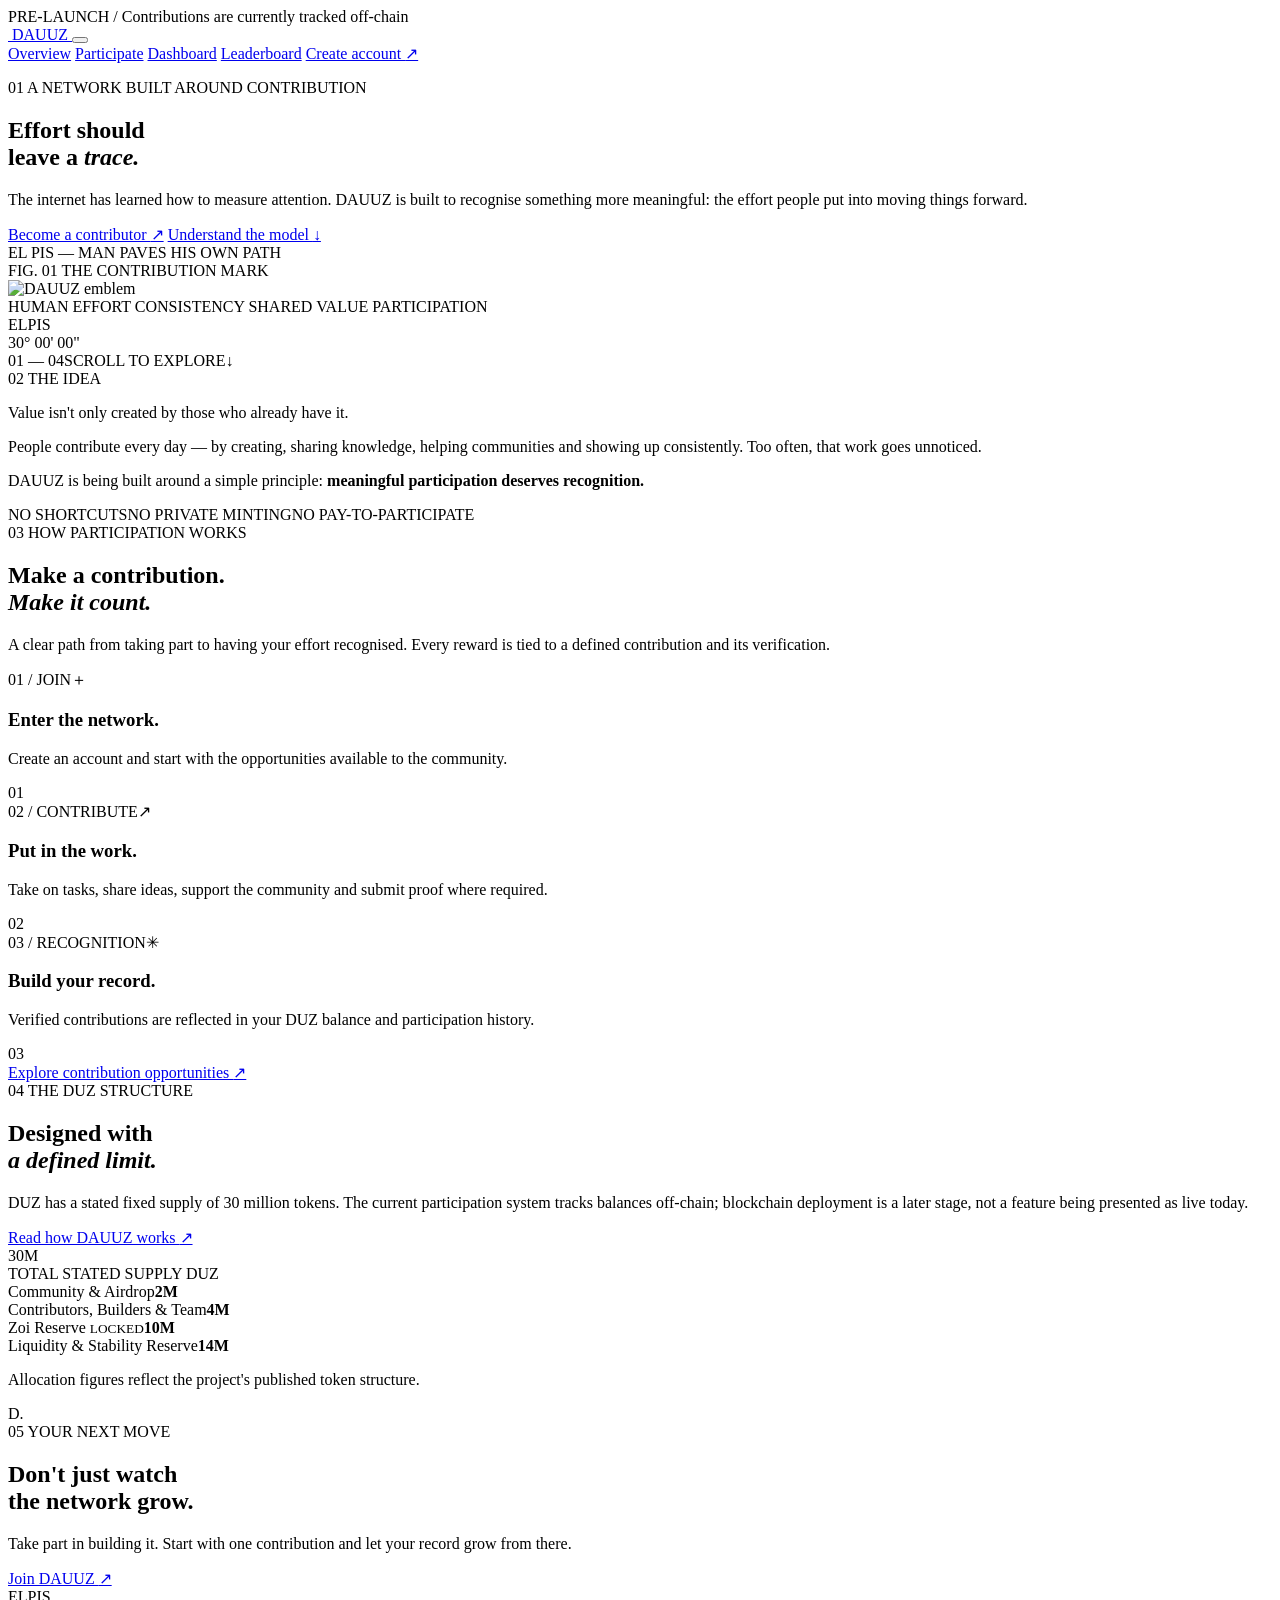
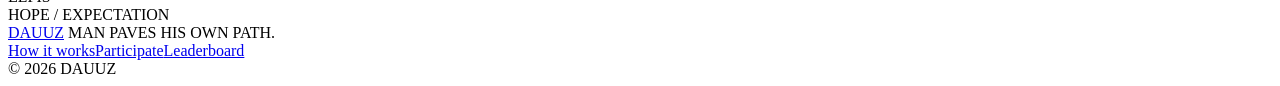
==== index.html @ dc01b187 "Redesign public homepage concept" ====
<!DOCTYPE html>
<html lang="en">
<head>
  <meta charset="UTF-8" />
  <meta name="viewport" content="width=device-width, initial-scale=1.0" />
  <meta name="theme-color" content="#11110f" />
  <meta name="description" content="DAUUZ is a participation network built to recognise human effort, consistency and meaningful contribution." />
  <title>DAUUZ — Effort should leave a trace</title>
  <link rel="stylesheet" href="styles/index.css" />
  <link rel="shortcut icon" href="icon.png" type="image/x-icon" />
</head>
<body>
  <div class="announcement">
    <span class="status-dot"></span>
    <span>PRE-LAUNCH</span>
    <span class="announcement-divider">/</span>
    <span>Contributions are currently tracked off-chain</span>
  </div>

  <header class="site-header">
    <a class="brand" href="index.html" aria-label="DAUUZ home">
      <img src="logo.png" alt="" />
      <span>DAUUZ</span>
    </a>

    <button class="menu-btn" id="menu-btn" type="button" aria-label="Open navigation" aria-expanded="false" aria-controls="nav-links">
      <span></span><span></span>
    </button>

    <nav class="nav-links" id="nav-links" aria-label="Main navigation">
      <a class="active" href="index.html">Overview</a>
      <a href="task.html">Participate</a>
      <a href="dashboard.html">Dashboard</a>
      <a href="leaderboard.html">Leaderboard</a>
      <a class="nav-join" href="signup.html">Create account <span>↗</span></a>
    </nav>
  </header>

  <main>
    <section class="hero">
      <div class="hero-copy">
        <p class="eyebrow"><span>01</span> A NETWORK BUILT AROUND CONTRIBUTION</p>
        <h1>Effort should<br />leave a <em>trace.</em></h1>
        <p class="hero-intro">The internet has learned how to measure attention. DAUUZ is built to recognise something more meaningful: the effort people put into moving things forward.</p>
        <div class="hero-actions">
          <a class="button button-primary" href="signup.html">Become a contributor <span>↗</span></a>
          <a class="text-link" href="#how-it-works">Understand the model <span>↓</span></a>
        </div>
        <div class="hero-footnote"><span class="footnote-line"></span> EL PIS — MAN PAVES HIS OWN PATH</div>
      </div>

      <div class="hero-art" aria-label="DAUUZ emblem">
        <div class="art-index">FIG. 01 <span>THE CONTRIBUTION MARK</span></div>
        <div class="orbit orbit-one"></div>
        <div class="orbit orbit-two"></div>
        <div class="orbit orbit-three"></div>
        <div class="orbit-core">
          <img src="hero.png" alt="DAUUZ emblem" />
        </div>
        <span class="orbit-label label-top">HUMAN EFFORT</span>
        <span class="orbit-label label-right">CONSISTENCY</span>
        <span class="orbit-label label-bottom">SHARED VALUE</span>
        <span class="orbit-label label-left">PARTICIPATION</span>
        <div class="art-coordinate">ELPIS<br />30° 00' 00"</div>
      </div>
      <div class="hero-index"><span>01 — 04</span><span>SCROLL TO EXPLORE</span><span>↓</span></div>
    </section>

    <section class="manifesto section-shell">
      <div class="section-kicker"><span>02</span> THE IDEA</div>
      <div class="manifesto-content">
        <p class="manifesto-statement">Value isn't only created by those who already have it.</p>
        <div class="manifesto-detail">
          <p>People contribute every day — by creating, sharing knowledge, helping communities and showing up consistently. Too often, that work goes unnoticed.</p>
          <p>DAUUZ is being built around a simple principle: <strong>meaningful participation deserves recognition.</strong></p>
        </div>
      </div>
      <div class="manifesto-rule"><span>NO SHORTCUTS</span><span>NO PRIVATE MINTING</span><span>NO PAY-TO-PARTICIPATE</span></div>
    </section>

    <section class="participation section-shell" id="how-it-works">
      <div class="section-heading">
        <div>
          <div class="section-kicker"><span>03</span> HOW PARTICIPATION WORKS</div>
          <h2>Make a contribution.<br /><em>Make it count.</em></h2>
        </div>
        <p class="section-aside">A clear path from taking part to having your effort recognised. Every reward is tied to a defined contribution and its verification.</p>
      </div>

      <div class="steps-grid">
        <article class="step-card">
          <div class="step-top"><span>01 / JOIN</span><span class="step-symbol">＋</span></div>
          <h3>Enter the network.</h3>
          <p>Create an account and start with the opportunities available to the community.</p>
          <span class="step-index">01</span>
        </article>
        <article class="step-card step-featured">
          <div class="step-top"><span>02 / CONTRIBUTE</span><span class="step-symbol">↗</span></div>
          <h3>Put in the work.</h3>
          <p>Take on tasks, share ideas, support the community and submit proof where required.</p>
          <span class="step-index">02</span>
        </article>
        <article class="step-card">
          <div class="step-top"><span>03 / RECOGNITION</span><span class="step-symbol">✳</span></div>
          <h3>Build your record.</h3>
          <p>Verified contributions are reflected in your DUZ balance and participation history.</p>
          <span class="step-index">03</span>
        </article>
      </div>
      <div class="section-action"><a class="text-link" href="task.html">Explore contribution opportunities <span>↗</span></a></div>
    </section>

    <section class="supply-section">
      <div class="supply-inner">
        <div class="supply-copy">
          <div class="section-kicker"><span>04</span> THE DUZ STRUCTURE</div>
          <h2>Designed with<br /><em>a defined limit.</em></h2>
          <p>DUZ has a stated fixed supply of 30 million tokens. The current participation system tracks balances off-chain; blockchain deployment is a later stage, not a feature being presented as live today.</p>
          <a class="text-link" href="how-it-works.html">Read how DAUUZ works <span>↗</span></a>
        </div>
        <div class="supply-figure">
          <div class="supply-number">30<span>M</span></div>
          <div class="supply-caption">TOTAL STATED SUPPLY <span>DUZ</span></div>
          <div class="supply-bar"><i></i><i></i><i></i><i></i></div>
          <div class="allocation-list">
            <div><span><b class="key key-community"></b>Community &amp; Airdrop</span><strong>2M</strong></div>
            <div><span><b class="key key-builders"></b>Contributors, Builders &amp; Team</span><strong>4M</strong></div>
            <div><span><b class="key key-reserve"></b>Zoi Reserve <small>LOCKED</small></span><strong>10M</strong></div>
            <div><span><b class="key key-liquidity"></b>Liquidity &amp; Stability Reserve</span><strong>14M</strong></div>
          </div>
          <p class="supply-note">Allocation figures reflect the project's published token structure.</p>
        </div>
      </div>
    </section>

    <section class="closing section-shell">
      <div class="closing-mark">D.</div>
      <div class="closing-copy">
        <div class="section-kicker"><span>05</span> YOUR NEXT MOVE</div>
        <h2>Don't just watch<br />the network grow.</h2>
        <p>Take part in building it. Start with one contribution and let your record grow from there.</p>
        <a class="button button-primary" href="signup.html">Join DAUUZ <span>↗</span></a>
      </div>
      <div class="closing-aside">ELPIS<br /><span>HOPE / EXPECTATION</span></div>
    </section>
  </main>

  <footer class="site-footer">
    <a class="brand footer-brand" href="index.html"><img src="logo.png" alt="" /><span>DAUUZ</span></a>
    <span class="footer-line">MAN PAVES HIS OWN PATH.</span>
    <div class="footer-links"><a href="how-it-works.html">How it works</a><a href="task.html">Participate</a><a href="leaderboard.html">Leaderboard</a></div>
    <span class="copyright">© 2026 DAUUZ</span>
  </footer>

  <script>
    const menuButton = document.getElementById("menu-btn");
    const navigation = document.getElementById("nav-links");

    menuButton.addEventListener("click", () => {
      const isOpen = navigation.classList.toggle("open");
      menuButton.classList.toggle("active", isOpen);
      menuButton.setAttribute("aria-expanded", String(isOpen));
      menuButton.setAttribute("aria-label", isOpen ? "Close navigation" : "Open navigation");
    });

    navigation.querySelectorAll("a").forEach((link) => {
      link.addEventListener("click", () => {
        navigation.classList.remove("open");
        menuButton.classList.remove("active");
        menuButton.setAttribute("aria-expanded", "false");
      });
    });
  </script>
</body>
</html>
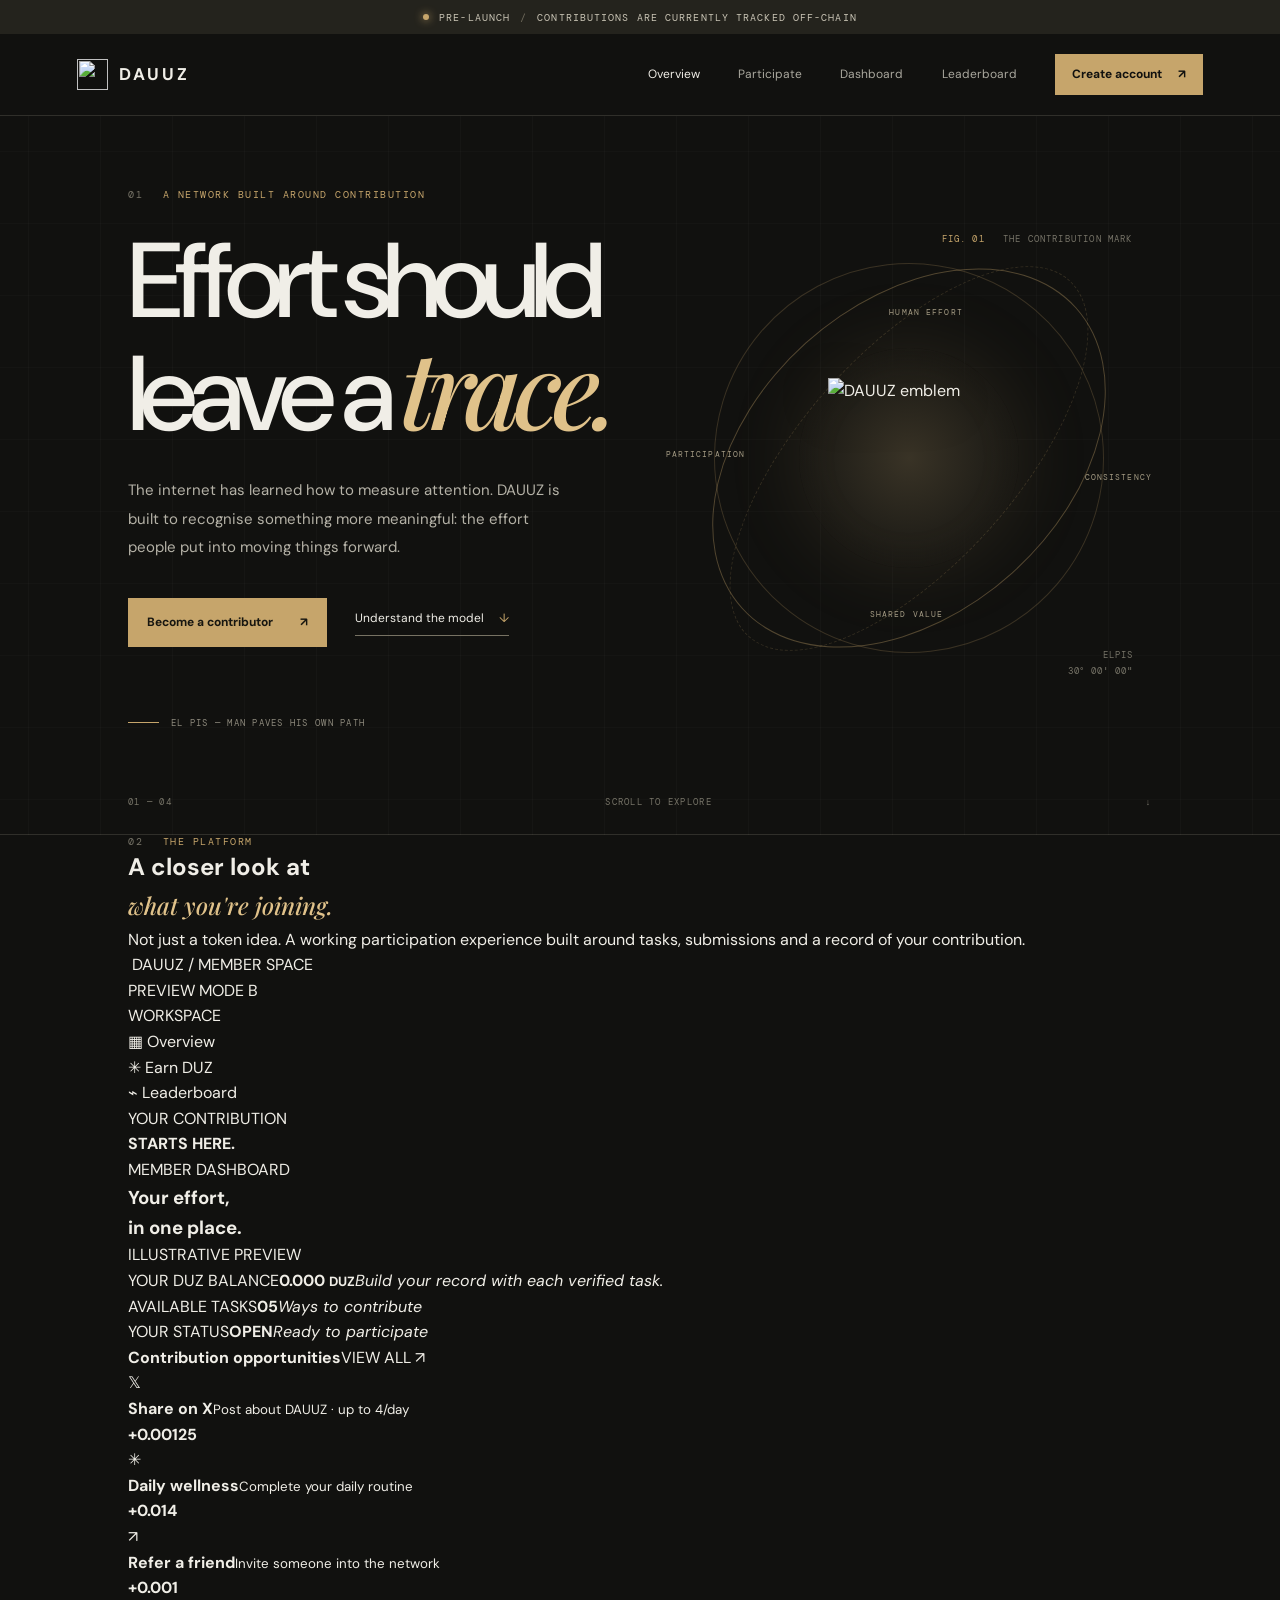
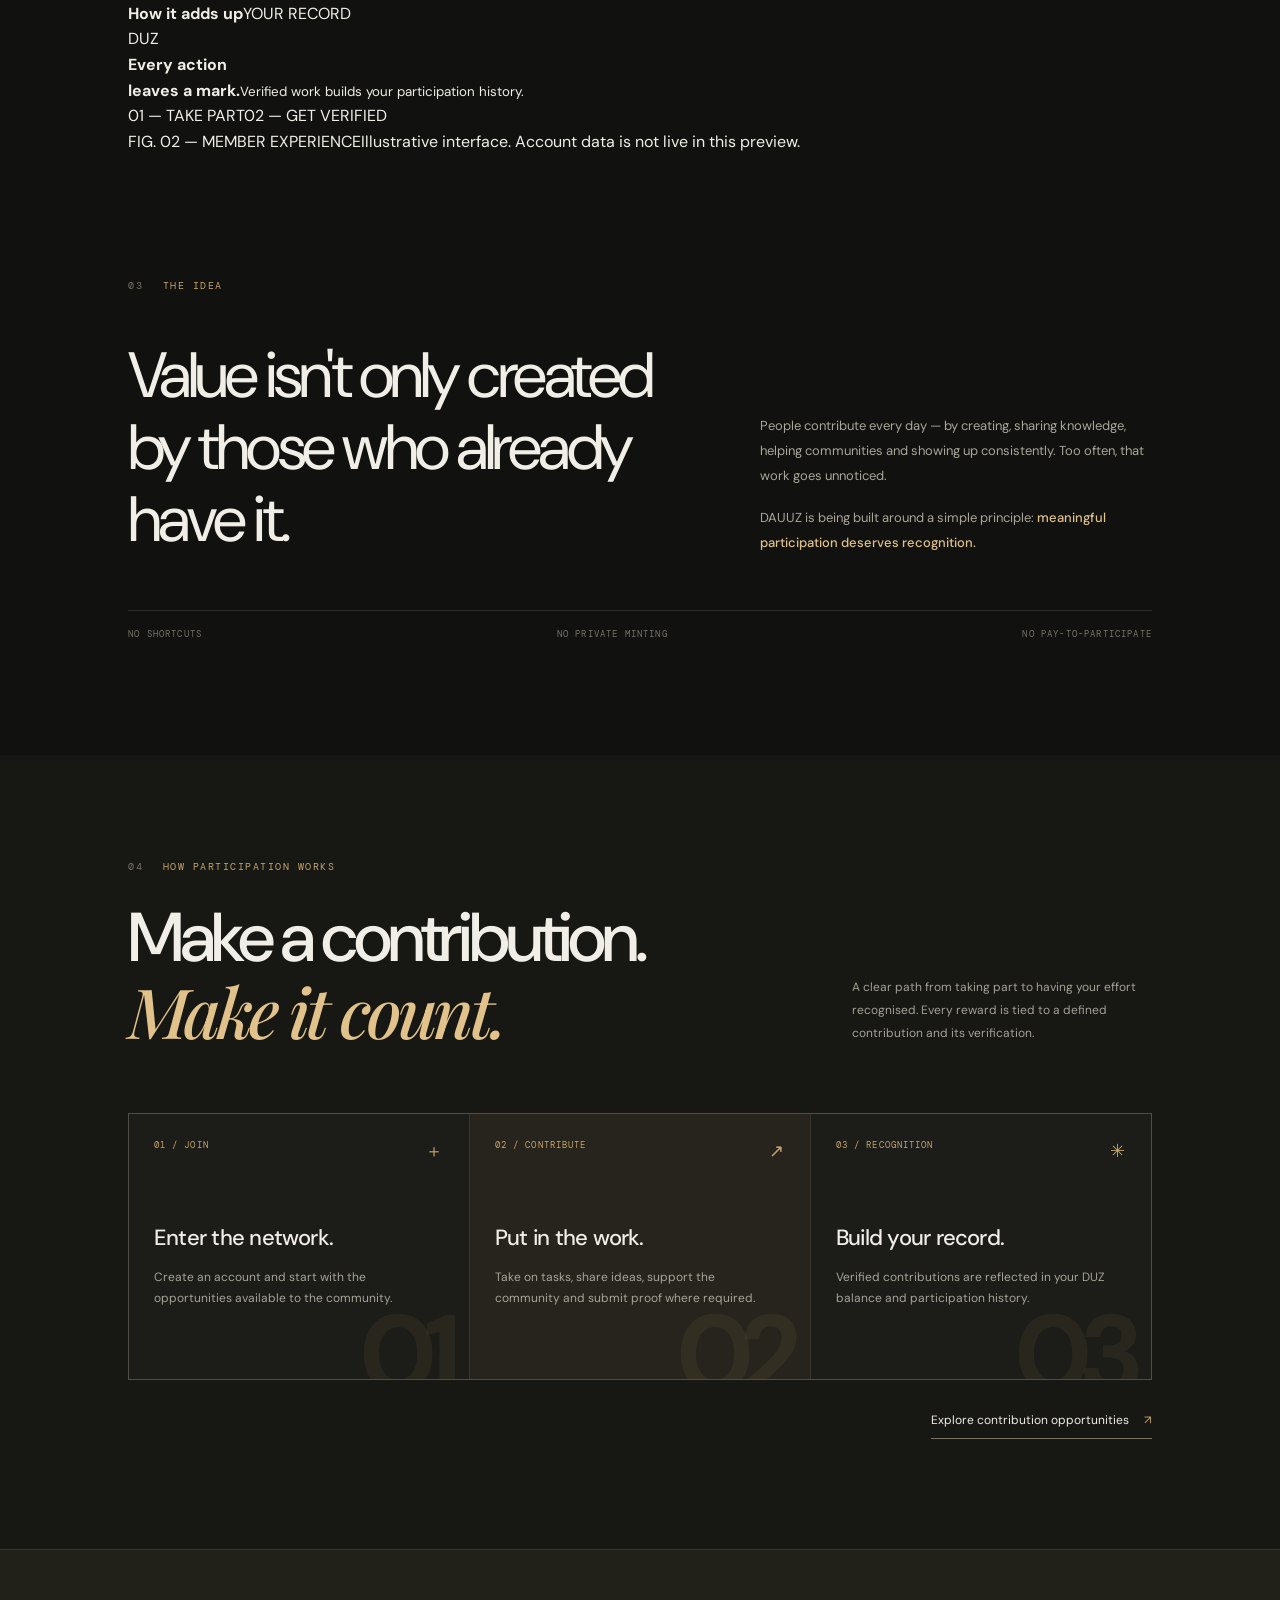
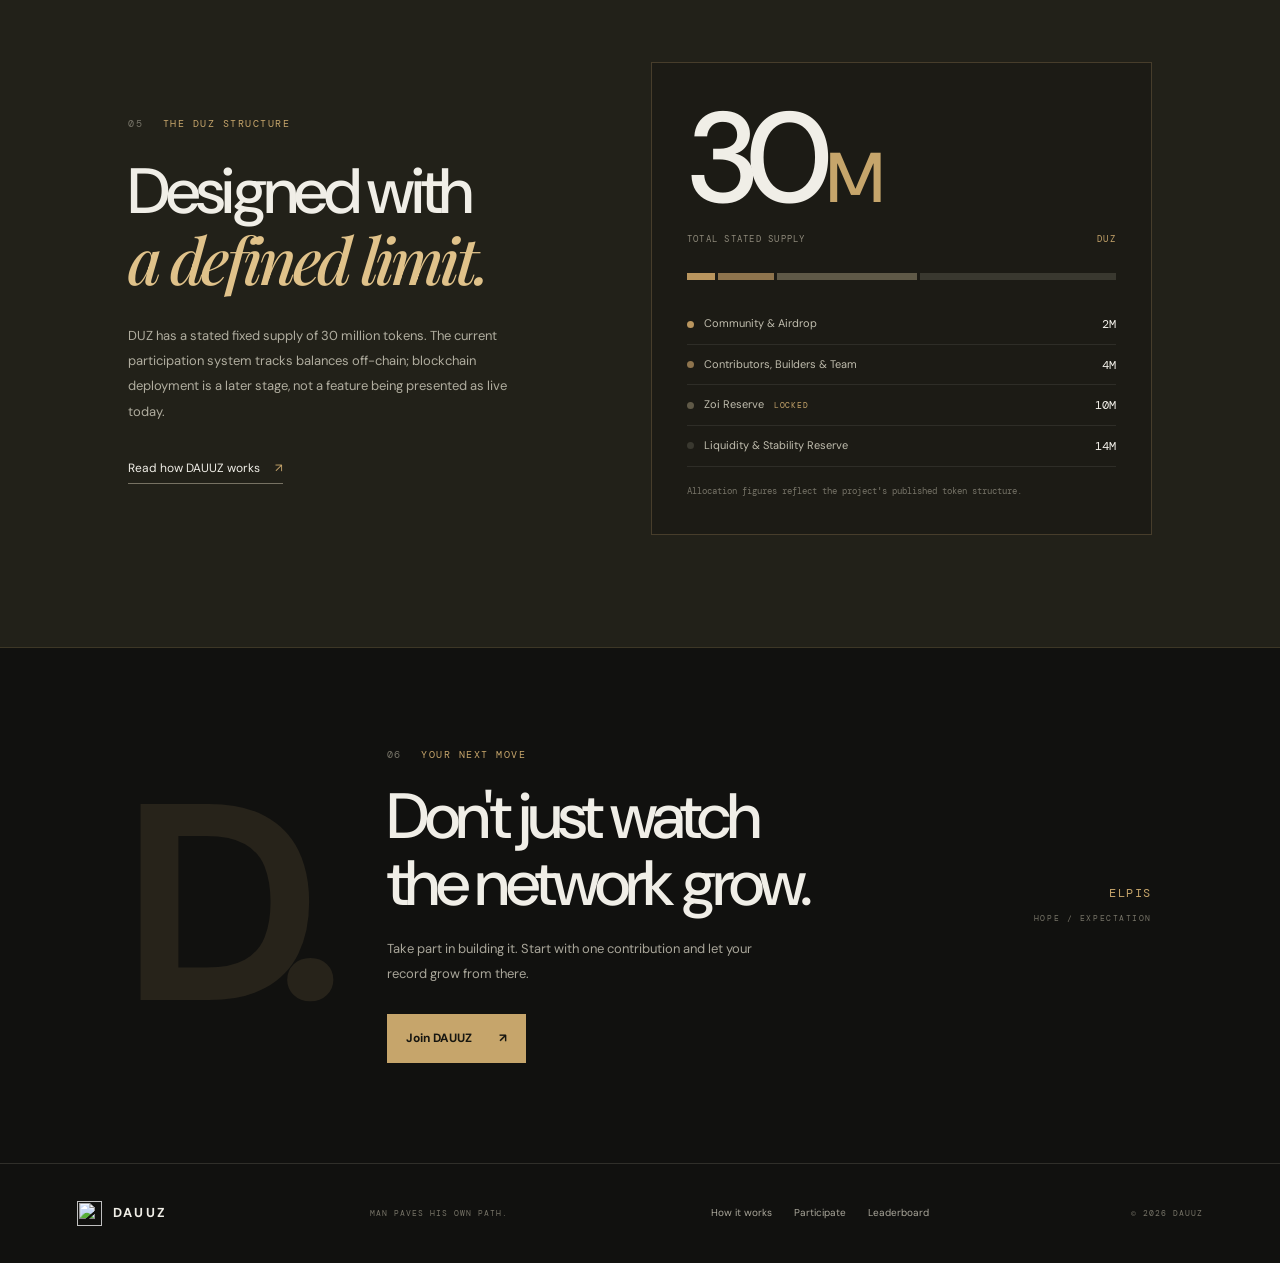
==== commit 2ef4c1b3: "Add visual DAUUZ product preview to homepage" ====
--- a/index.html
+++ b/index.html
@@ -66,8 +66,57 @@
       <div class="hero-index"><span>01 — 04</span><span>SCROLL TO EXPLORE</span><span>↓</span></div>
     </section>
 
+
+    <section class="product-preview section-shell" aria-label="DAUUZ platform preview">
+      <div class="preview-heading">
+        <div>
+          <div class="section-kicker"><span>02</span> THE PLATFORM</div>
+          <h2>A closer look at<br /><em>what you're joining.</em></h2>
+        </div>
+        <p>Not just a token idea. A working participation experience built around tasks, submissions and a record of your contribution.</p>
+      </div>
+
+      <div class="platform-window">
+        <div class="platform-topbar">
+          <div class="platform-brand"><img src="logo.png" alt="" /> DAUUZ <span> / MEMBER SPACE</span></div>
+          <div class="platform-top-right"><span class="live-indicator"></span> PREVIEW MODE <span class="avatar-chip">B</span></div>
+        </div>
+        <div class="platform-body">
+          <aside class="platform-sidebar">
+            <div class="sidebar-label">WORKSPACE</div>
+            <div class="sidebar-link selected"><span>▦</span> Overview</div>
+            <div class="sidebar-link"><span>✳</span> Earn DUZ</div>
+            <div class="sidebar-link"><span>⌁</span> Leaderboard</div>
+            <div class="sidebar-bottom">YOUR CONTRIBUTION<br /><b>STARTS HERE.</b></div>
+          </aside>
+          <div class="platform-main">
+            <div class="platform-welcome"><div><span class="mini-eyebrow">MEMBER DASHBOARD</span><h3>Your effort,<br class="mobile-break" /> in one place.</h3></div><span class="preview-tag">ILLUSTRATIVE PREVIEW</span></div>
+            <div class="dashboard-stats">
+              <div class="stat-panel balance-panel"><span>YOUR DUZ BALANCE</span><strong>0.000 <small>DUZ</small></strong><i>Build your record with each verified task.</i></div>
+              <div class="stat-panel"><span>AVAILABLE TASKS</span><strong>05</strong><i>Ways to contribute</i></div>
+              <div class="stat-panel"><span>YOUR STATUS</span><strong class="status-ready">OPEN</strong><i>Ready to participate</i></div>
+            </div>
+            <div class="platform-lower">
+              <div class="task-preview-panel">
+                <div class="panel-title"><b>Contribution opportunities</b><a href="task.html">VIEW ALL ↗</a></div>
+                <div class="mini-task"><span class="task-icon icon-social">𝕏</span><div><b>Share on X</b><small>Post about DAUUZ · up to 4/day</small></div><strong>+0.00125</strong></div>
+                <div class="mini-task"><span class="task-icon icon-wellness">✳</span><div><b>Daily wellness</b><small>Complete your daily routine</small></div><strong>+0.014</strong></div>
+                <div class="mini-task"><span class="task-icon icon-referral">↗</span><div><b>Refer a friend</b><small>Invite someone into the network</small></div><strong>+0.001</strong></div>
+              </div>
+              <div class="record-panel">
+                <div class="panel-title"><b>How it adds up</b><span>YOUR RECORD</span></div>
+                <div class="record-graphic"><div class="record-ring"><span>DUZ</span></div><div class="record-copy"><b>Every action<br />leaves a mark.</b><small>Verified work builds your participation history.</small></div></div>
+                <div class="record-foot"><span>01 — TAKE PART</span><span>02 — GET VERIFIED</span></div>
+              </div>
+            </div>
+          </div>
+        </div>
+      </div>
+      <div class="preview-caption"><span>FIG. 02 — MEMBER EXPERIENCE</span><span>Illustrative interface. Account data is not live in this preview.</span></div>
+    </section>
+
     <section class="manifesto section-shell">
-      <div class="section-kicker"><span>02</span> THE IDEA</div>
+      <div class="section-kicker"><span>03</span> THE IDEA</div>
       <div class="manifesto-content">
         <p class="manifesto-statement">Value isn't only created by those who already have it.</p>
         <div class="manifesto-detail">
@@ -81,7 +130,7 @@
     <section class="participation section-shell" id="how-it-works">
       <div class="section-heading">
         <div>
-          <div class="section-kicker"><span>03</span> HOW PARTICIPATION WORKS</div>
+          <div class="section-kicker"><span>04</span> HOW PARTICIPATION WORKS</div>
           <h2>Make a contribution.<br /><em>Make it count.</em></h2>
         </div>
         <p class="section-aside">A clear path from taking part to having your effort recognised. Every reward is tied to a defined contribution and its verification.</p>
@@ -113,7 +162,7 @@
     <section class="supply-section">
       <div class="supply-inner">
         <div class="supply-copy">
-          <div class="section-kicker"><span>04</span> THE DUZ STRUCTURE</div>
+          <div class="section-kicker"><span>05</span> THE DUZ STRUCTURE</div>
           <h2>Designed with<br /><em>a defined limit.</em></h2>
           <p>DUZ has a stated fixed supply of 30 million tokens. The current participation system tracks balances off-chain; blockchain deployment is a later stage, not a feature being presented as live today.</p>
           <a class="text-link" href="how-it-works.html">Read how DAUUZ works <span>↗</span></a>
@@ -136,7 +185,7 @@
     <section class="closing section-shell">
       <div class="closing-mark">D.</div>
       <div class="closing-copy">
-        <div class="section-kicker"><span>05</span> YOUR NEXT MOVE</div>
+        <div class="section-kicker"><span>06</span> YOUR NEXT MOVE</div>
         <h2>Don't just watch<br />the network grow.</h2>
         <p>Take part in building it. Start with one contribution and let your record grow from there.</p>
         <a class="button button-primary" href="signup.html">Join DAUUZ <span>↗</span></a>
--- a/styles/index.css
+++ b/styles/index.css
@@ -0,0 +1,216 @@
+@import url('https://fonts.googleapis.com/css2?family=DM+Mono:wght@400;500&family=DM+Sans:wght@400;500;600;700&family=Playfair+Display:ital,wght@0,500;0,600;1,500;1,600&display=swap');
+
+:root {
+  --bg: #11110f;
+  --panel: #191916;
+  --panel-light: #22221d;
+  --ink: #f0eee7;
+  --muted: #a6a397;
+  --dim: #69685f;
+  --gold: #c6a56b;
+  --gold-bright: #e0c28a;
+  --line: rgba(226, 218, 195, .15);
+  --mono: 'DM Mono', monospace;
+  --sans: 'DM Sans', sans-serif;
+  --serif: 'Playfair Display', Georgia, serif;
+}
+
+* { box-sizing: border-box; margin: 0; padding: 0; }
+html { scroll-behavior: smooth; }
+body { background: var(--bg); color: var(--ink); font-family: var(--sans); line-height: 1.6; overflow-x: hidden; }
+a { color: inherit; text-decoration: none; }
+button { font: inherit; }
+
+.announcement {
+  min-height: 34px; display: flex; align-items: center; justify-content: center; gap: 10px;
+  padding: 7px 18px; background: #24231d; color: #c9c4b5; font: 10px var(--mono);
+  letter-spacing: .11em; text-transform: uppercase;
+}
+.status-dot { width: 6px; height: 6px; border-radius: 50%; background: #c6a56b; box-shadow: 0 0 9px #c6a56b; }
+.announcement-divider { color: #706b5d; }
+
+.site-header {
+  height: 82px; padding: 0 clamp(22px, 6vw, 96px); display: flex; align-items: center; justify-content: space-between;
+  border-bottom: 1px solid var(--line); position: relative; z-index: 20; background: rgba(17,17,15,.96);
+}
+.brand { display: inline-flex; align-items: center; gap: 11px; font-size: 17px; font-weight: 700; letter-spacing: .18em; }
+.brand img { width: 31px; height: 31px; object-fit: contain; }
+.nav-links { display: flex; align-items: center; gap: clamp(18px, 3vw, 42px); }
+.nav-links a { color: #aaa89e; font-size: 12px; transition: color .2s ease; }
+.nav-links a:hover, .nav-links a.active { color: var(--ink); }
+.nav-links .nav-join { color: var(--bg); background: var(--gold); padding: 11px 17px; font-weight: 700; }
+.nav-join span { margin-left: 13px; }
+.menu-btn { display: none; }
+
+.hero {
+  min-height: 650px; position: relative; display: grid; grid-template-columns: 1.05fr .95fr; align-items: center;
+  padding: 72px clamp(22px, 10vw, 160px) 105px; border-bottom: 1px solid var(--line);
+  background-image: linear-gradient(rgba(255,255,255,.018) 1px, transparent 1px), linear-gradient(90deg, rgba(255,255,255,.018) 1px, transparent 1px);
+  background-size: 72px 72px; background-position: center center;
+}
+.hero-copy { max-width: 620px; position: relative; z-index: 2; }
+.eyebrow, .section-kicker { font: 10px var(--mono); letter-spacing: .15em; color: var(--gold); text-transform: uppercase; }
+.eyebrow { margin-bottom: 28px; }
+.eyebrow span, .section-kicker span { color: #777468; margin-right: 12px; }
+.hero h1 { font-size: clamp(62px, 8.3vw, 116px); line-height: .99; letter-spacing: -.075em; font-weight: 500; }
+.hero h1 em, h2 em { font-family: var(--serif); font-weight: 500; color: var(--gold-bright); }
+.hero-intro { max-width: 450px; margin-top: 29px; color: #b5b2a7; font-size: 15px; line-height: 1.9; }
+.hero-actions { display: flex; align-items: center; flex-wrap: wrap; gap: 28px; margin-top: 36px; }
+.button { min-height: 49px; padding: 0 19px; display: inline-flex; align-items: center; justify-content: center; gap: 27px; font-size: 12px; font-weight: 700; transition: transform .2s ease, background .2s ease; }
+.button:hover { transform: translateY(-3px); }
+.button-primary { background: var(--gold); color: #171610; }
+.button-primary:hover { background: var(--gold-bright); }
+.text-link { color: var(--ink); font-size: 12px; border-bottom: 1px solid #777263; padding-bottom: 7px; transition: color .2s ease, border-color .2s ease; }
+.text-link:hover { color: var(--gold-bright); border-color: var(--gold-bright); }
+.text-link span { margin-left: 12px; color: var(--gold); }
+.hero-footnote { display: flex; align-items: center; gap: 12px; margin-top: 70px; color: #8d897c; font: 9px var(--mono); letter-spacing: .14em; }
+.footnote-line { display: inline-block; width: 31px; height: 1px; background: var(--gold); }
+
+.hero-art { min-height: 460px; position: relative; display: grid; place-items: center; isolation: isolate; }
+.art-index { position: absolute; top: 5px; right: 4%; color: var(--gold); font: 9px var(--mono); letter-spacing: .13em; }
+.art-index span { color: #777468; margin-left: 12px; }
+.orbit { position: absolute; border: 1px solid rgba(198,165,107,.22); border-radius: 50%; transform: rotate(-28deg); }
+.orbit-one { width: min(34vw, 390px); height: min(34vw, 390px); }
+.orbit-two { width: min(27vw, 310px); height: min(40vw, 450px); transform: rotate(48deg); border-color: rgba(198,165,107,.36); }
+.orbit-three { width: min(42vw, 480px); height: min(19vw, 215px); transform: rotate(-48deg); border-style: dashed; border-color: rgba(198,165,107,.18); }
+.orbit-core { width: clamp(145px, 18vw, 220px); height: clamp(145px, 18vw, 220px); border-radius: 50%; display: grid; place-items: center; background: radial-gradient(circle, #393326 0%, #201e18 55%, rgba(17,17,15,.4) 72%); box-shadow: 0 0 80px rgba(198,165,107,.12), inset 0 0 40px rgba(198,165,107,.09); }
+.orbit-core img { width: 73%; height: 73%; object-fit: contain; filter: drop-shadow(0 10px 25px rgba(0,0,0,.4)); }
+.orbit-label { position: absolute; color: #a49b84; font: 8px var(--mono); letter-spacing: .14em; }
+.label-top { top: 17%; left: 46%; }
+.label-right { right: 0; top: 53%; }
+.label-bottom { bottom: 15%; left: 42%; }
+.label-left { left: 0; top: 48%; }
+.art-coordinate { position: absolute; bottom: 2%; right: 4%; color: #777468; font: 9px/1.8 var(--mono); letter-spacing: .1em; text-align: right; }
+.hero-index { position: absolute; bottom: 26px; left: clamp(22px, 10vw, 160px); right: clamp(22px, 10vw, 160px); display: flex; justify-content: space-between; color: #777468; font: 9px var(--mono); letter-spacing: .14em; }
+
+.section-shell { padding-left: clamp(22px, 10vw, 160px); padding-right: clamp(22px, 10vw, 160px); }
+.manifesto { padding-top: 125px; padding-bottom: 115px; }
+.manifesto-content { display: grid; grid-template-columns: 1.15fr .85fr; gap: 10%; padding: 48px 0 55px; }
+.manifesto-statement { max-width: 640px; font-size: clamp(35px, 5vw, 66px); line-height: 1.12; letter-spacing: -.055em; }
+.manifesto-detail { max-width: 390px; align-self: end; color: #a9a69a; font-size: 13px; line-height: 1.95; }
+.manifesto-detail p + p { margin-top: 16px; }
+.manifesto-detail strong { color: var(--gold-bright); font-weight: 500; }
+.manifesto-rule { display: flex; justify-content: space-between; gap: 15px; border-top: 1px solid var(--line); padding-top: 17px; color: #777468; font: 9px var(--mono); letter-spacing: .13em; }
+
+.participation { padding-top: 105px; padding-bottom: 110px; background: #171714; }
+.section-heading { display: flex; justify-content: space-between; align-items: end; gap: 40px; }
+.section-heading h2, .supply-copy h2, .closing h2 { margin-top: 28px; font-size: clamp(42px, 5.4vw, 72px); line-height: 1.05; font-weight: 500; letter-spacing: -.06em; }
+.section-aside { max-width: 300px; color: #a5a296; font-size: 12px; line-height: 1.9; padding-bottom: 7px; }
+.steps-grid { display: grid; grid-template-columns: repeat(3, 1fr); gap: 1px; margin-top: 62px; background: var(--line); border: 1px solid var(--line); }
+.step-card { min-height: 265px; padding: 25px 25px 30px; position: relative; overflow: hidden; background: #1c1c18; }
+.step-featured { background: #27241d; }
+.step-top { display: flex; justify-content: space-between; color: var(--gold); font: 9px var(--mono); letter-spacing: .12em; }
+.step-symbol { font-size: 18px; }
+.step-card h3 { margin-top: 57px; font-size: 22px; font-weight: 500; letter-spacing: -.035em; }
+.step-card p { max-width: 270px; margin-top: 11px; color: #a7a498; font-size: 12px; line-height: 1.8; }
+.step-index { position: absolute; right: 20px; bottom: -31px; color: rgba(198,165,107,.08); font-size: 110px; line-height: 1; font-weight: 700; letter-spacing: -.1em; }
+.section-action { margin-top: 31px; display: flex; justify-content: flex-end; }
+
+.supply-section { padding: 112px clamp(22px, 10vw, 160px); background: #222119; border-top: 1px solid rgba(198,165,107,.16); border-bottom: 1px solid rgba(198,165,107,.16); }
+.supply-inner { max-width: 1200px; margin: 0 auto; display: grid; grid-template-columns: .9fr 1.1fr; gap: 11%; align-items: center; }
+.supply-copy h2 { font-size: clamp(43px, 5vw, 68px); }
+.supply-copy > p { max-width: 400px; margin: 25px 0 30px; color: #b0ad9f; font-size: 13px; line-height: 1.95; }
+.supply-figure { padding: 35px; border: 1px solid rgba(198,165,107,.25); background: rgba(13,13,11,.27); }
+.supply-number { font-size: clamp(78px, 10vw, 132px); line-height: .95; letter-spacing: -.09em; font-weight: 500; }
+.supply-number span { color: var(--gold); font-size: .55em; margin-left: 5px; }
+.supply-caption { display: flex; justify-content: space-between; margin-top: 14px; color: #8f8a7b; font: 9px var(--mono); letter-spacing: .14em; }
+.supply-caption span { color: var(--gold); }
+.supply-bar { display: flex; height: 7px; gap: 3px; margin-top: 28px; }
+.supply-bar i:nth-child(1) { flex: 2; background: #b9955e; }
+.supply-bar i:nth-child(2) { flex: 4; background: #8e744d; }
+.supply-bar i:nth-child(3) { flex: 10; background: #5f5947; }
+.supply-bar i:nth-child(4) { flex: 14; background: #39382f; }
+.allocation-list { margin-top: 24px; }
+.allocation-list > div { display: flex; justify-content: space-between; align-items: center; gap: 12px; padding: 11px 0; border-bottom: 1px solid rgba(255,255,255,.08); color: #c0bdae; font-size: 11px; }
+.allocation-list > div > span { display: flex; align-items: center; gap: 10px; }
+.allocation-list strong { color: var(--ink); font: 12px var(--mono); }
+.allocation-list small { color: var(--gold); font: 8px var(--mono); letter-spacing: .1em; }
+.key { width: 7px; height: 7px; display: inline-block; border-radius: 50%; }
+.key-community { background: #b9955e; } .key-builders { background: #8e744d; } .key-reserve { background: #5f5947; } .key-liquidity { background: #39382f; }
+.supply-note { margin-top: 17px; color: #777468; font: 9px var(--mono); line-height: 1.7; }
+
+.closing { min-height: 420px; padding-top: 100px; padding-bottom: 100px; display: grid; grid-template-columns: .6fr 1.4fr .5fr; align-items: center; gap: 25px; position: relative; overflow: hidden; }
+.closing-mark { color: rgba(198,165,107,.12); font-size: clamp(140px, 22vw, 280px); font-weight: 700; letter-spacing: -.12em; line-height: .8; }
+.closing-copy { position: relative; z-index: 1; }
+.closing h2 { margin-top: 22px; font-size: clamp(43px, 5vw, 65px); }
+.closing-copy > p { max-width: 390px; margin: 20px 0 27px; color: #a9a69a; font-size: 13px; line-height: 1.9; }
+.closing-aside { justify-self: end; color: var(--gold); font: 12px/2 var(--mono); letter-spacing: .13em; text-align: right; }
+.closing-aside span { color: #777468; font-size: 8px; }
+
+.site-footer { min-height: 100px; padding: 25px clamp(22px, 6vw, 96px); border-top: 1px solid var(--line); display: flex; align-items: center; justify-content: space-between; gap: 25px; }
+.footer-brand { font-size: 13px; }
+.footer-brand img { width: 25px; height: 25px; }
+.footer-line, .copyright { color: #777468; font: 8px var(--mono); letter-spacing: .13em; }
+.footer-links { display: flex; gap: 22px; }
+.footer-links a { color: #aaa79b; font-size: 10px; }
+.footer-links a:hover { color: var(--gold-bright); }
+
+@media (max-width: 900px) {
+  .hero { padding-left: 6vw; padding-right: 6vw; grid-template-columns: 1fr .85fr; }
+  .hero-index { left: 6vw; right: 6vw; }
+  .section-shell { padding-left: 6vw; padding-right: 6vw; }
+  .supply-section { padding-left: 6vw; padding-right: 6vw; }
+  .site-header { padding: 0 6vw; }
+  .supply-inner { gap: 6%; }
+  .supply-figure { padding: 25px; }
+}
+@media (max-width: 680px) {
+  .announcement { font-size: 8px; gap: 7px; letter-spacing: .08em; }
+  .site-header { height: 68px; }
+  .brand { font-size: 15px; }
+  .brand img { width: 27px; height: 27px; }
+  .menu-btn { display: flex; flex-direction: column; gap: 6px; background: none; border: 0; padding: 10px; cursor: pointer; }
+  .menu-btn span { width: 23px; height: 1px; background: var(--ink); transition: transform .2s ease; }
+  .menu-btn.active span:first-child { transform: translateY(3.5px) rotate(45deg); }
+  .menu-btn.active span:last-child { transform: translateY(-3.5px) rotate(-45deg); }
+  .nav-links { display: none; position: absolute; top: 68px; left: 0; right: 0; padding: 18px 22px 24px; background: #171714; border-bottom: 1px solid var(--line); flex-direction: column; align-items: stretch; gap: 0; }
+  .nav-links.open { display: flex; }
+  .nav-links a { padding: 13px 0; border-bottom: 1px solid rgba(255,255,255,.06); }
+  .nav-links .nav-join { margin-top: 14px; padding: 13px 15px; text-align: center; border: 0; }
+  .hero { display: flex; flex-direction: column; align-items: stretch; padding: 65px 22px 92px; min-height: auto; }
+  .hero h1 { font-size: clamp(59px, 16vw, 90px); }
+  .hero-intro { font-size: 13px; max-width: 390px; }
+  .hero-actions { gap: 20px; align-items: flex-start; flex-direction: column; }
+  .hero-footnote { margin-top: 45px; font-size: 8px; }
+  .hero-art { min-height: 340px; margin-top: 25px; }
+  .orbit-one { width: 265px; height: 265px; }
+  .orbit-two { width: 210px; height: 310px; }
+  .orbit-three { width: 300px; height: 145px; }
+  .orbit-core { width: 145px; height: 145px; }
+  .art-index { right: 0; font-size: 8px; }
+  .label-top { top: 10%; left: 42%; } .label-bottom { bottom: 9%; left: 38%; }
+  .label-left { left: -1%; } .label-right { right: -1%; }
+  .art-coordinate { bottom: 0; }
+  .hero-index { left: 22px; right: 22px; bottom: 22px; font-size: 8px; }
+  .manifesto { padding-top: 82px; padding-bottom: 78px; }
+  .manifesto-content { grid-template-columns: 1fr; gap: 27px; padding: 35px 0; }
+  .manifesto-statement { font-size: 42px; }
+  .manifesto-detail { font-size: 12px; }
+  .manifesto-rule { flex-wrap: wrap; font-size: 8px; row-gap: 12px; }
+  .participation { padding-top: 78px; padding-bottom: 78px; }
+  .section-heading { display: block; }
+  .section-heading h2, .supply-copy h2 { font-size: 48px; }
+  .section-aside { margin-top: 22px; }
+  .steps-grid { grid-template-columns: 1fr; margin-top: 38px; }
+  .step-card { min-height: 220px; }
+  .step-card h3 { margin-top: 39px; }
+  .supply-section { padding: 78px 22px; }
+  .supply-inner { grid-template-columns: 1fr; gap: 42px; }
+  .supply-copy > p { font-size: 12px; }
+  .supply-figure { padding: 22px 18px; }
+  .supply-number { font-size: 90px; }
+  .allocation-list > div { font-size: 10px; }
+  .closing { padding-top: 80px; padding-bottom: 80px; grid-template-columns: 1fr; gap: 20px; }
+  .closing-mark { position: absolute; right: 0; top: 85px; font-size: 170px; }
+  .closing-copy { max-width: 430px; }
+  .closing h2 { font-size: 49px; }
+  .closing-aside { justify-self: start; text-align: left; margin-top: 14px; }
+  .site-footer { align-items: flex-start; flex-wrap: wrap; }
+  .footer-line { order: 3; width: 100%; }
+  .footer-links { gap: 14px; }
+  .copyright { margin-left: auto; }
+}
+@media (prefers-reduced-motion: reduce) {
+  html { scroll-behavior: auto; }
+  *, *::before, *::after { transition-duration: .01ms !important; animation-duration: .01ms !important; }
+}
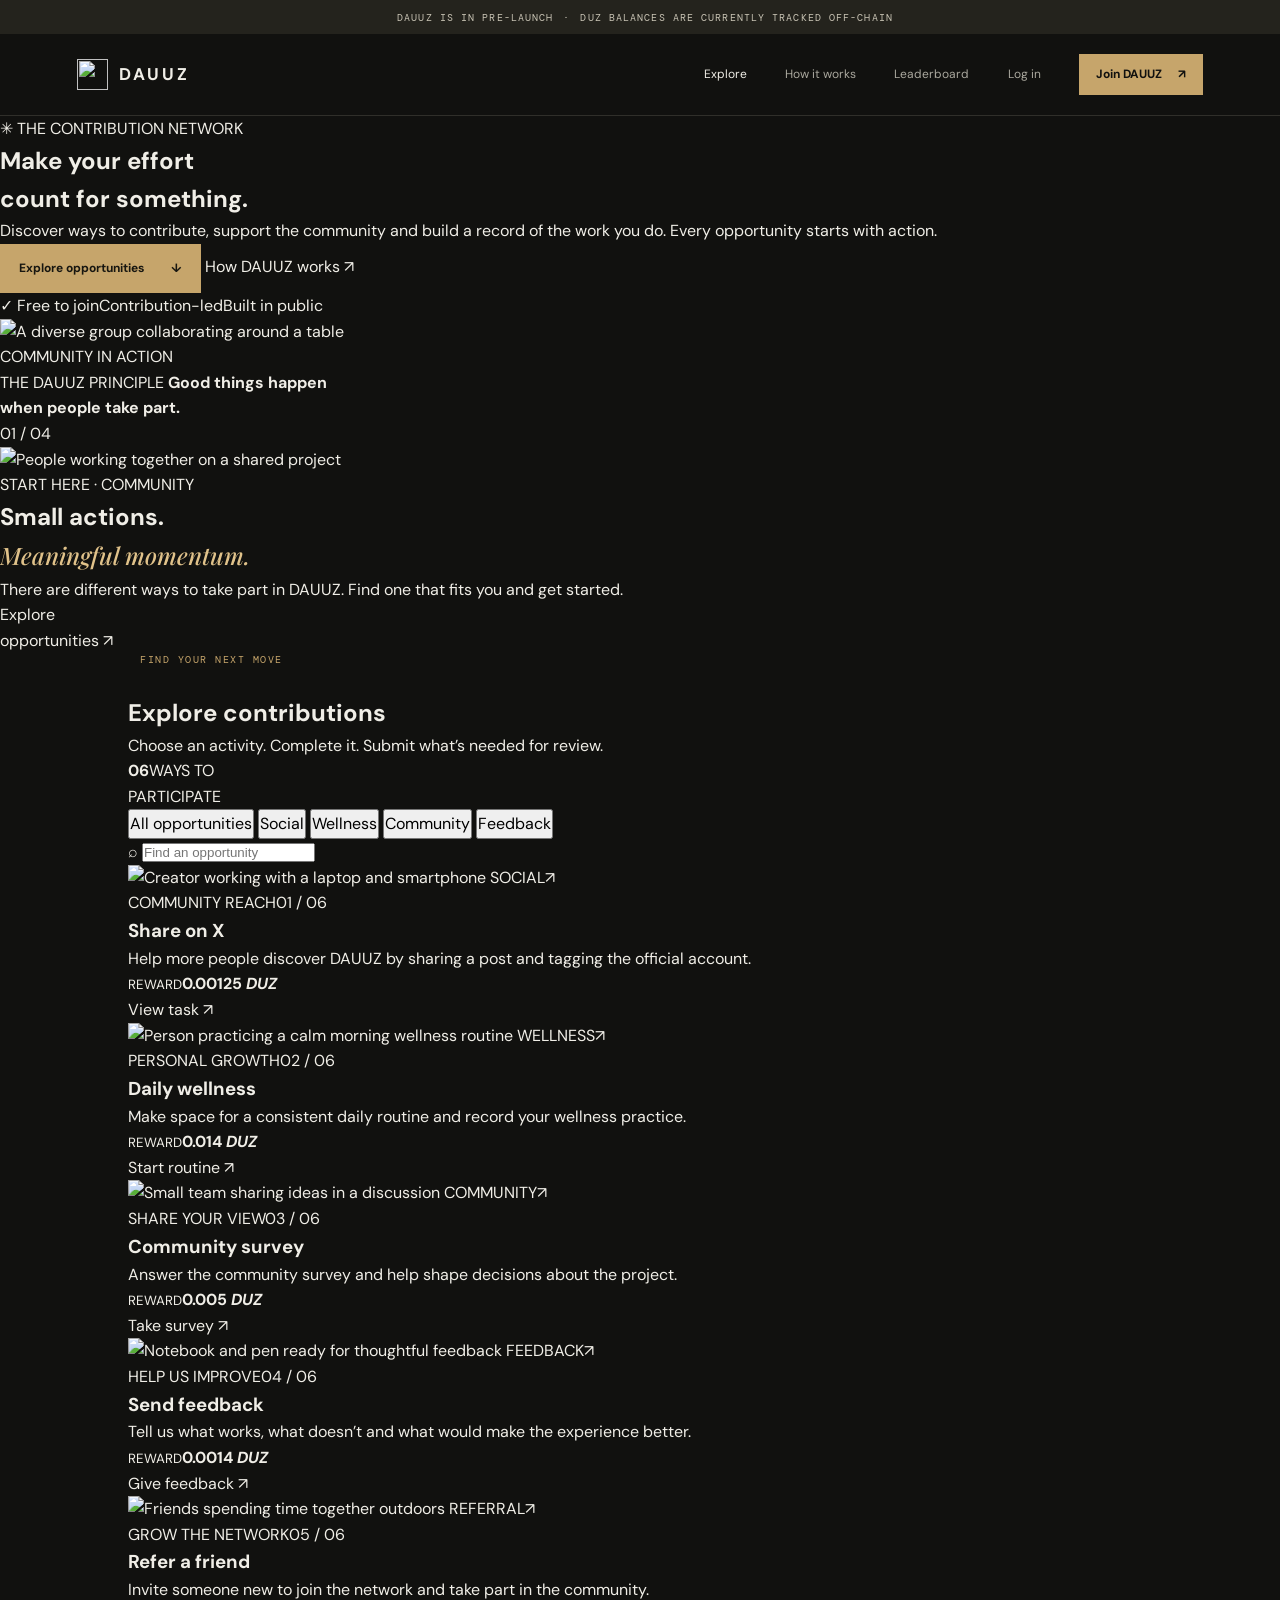
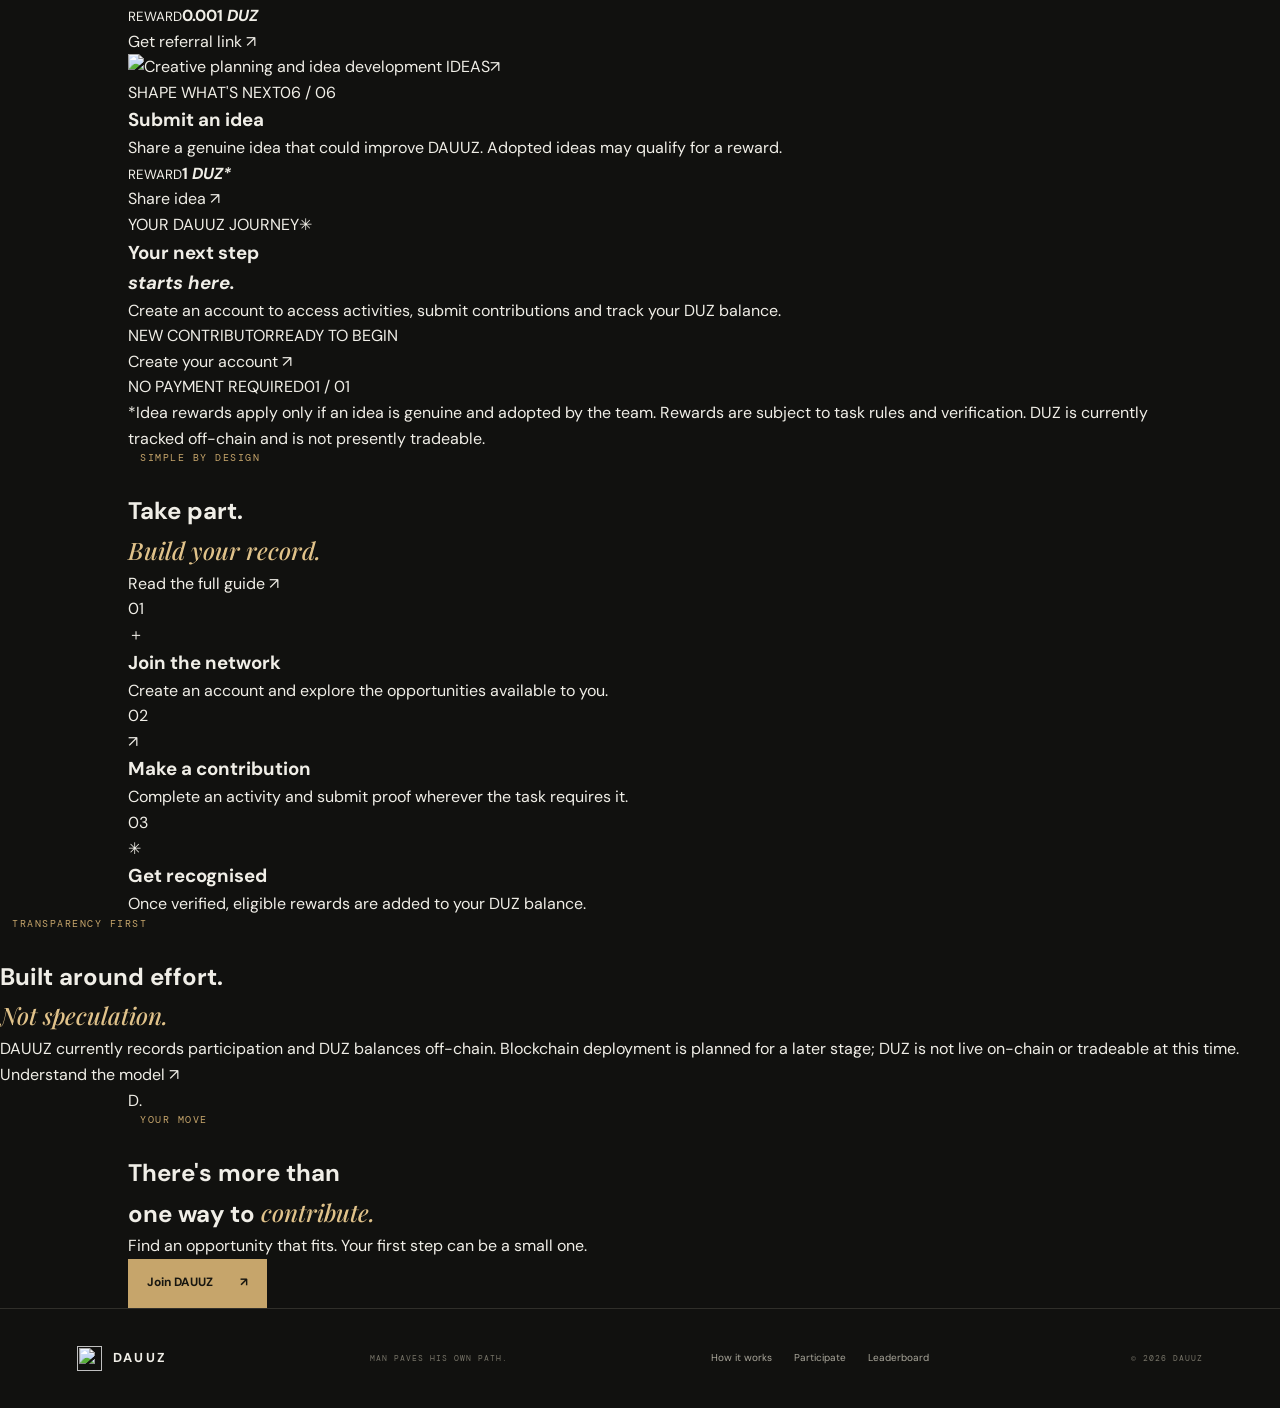
==== commit 9351d5dd: "Redesign DAUUZ homepage as image-led contribution explorer" ====
--- a/index.html
+++ b/index.html
@@ -3,18 +3,22 @@
 <head>
   <meta charset="UTF-8" />
   <meta name="viewport" content="width=device-width, initial-scale=1.0" />
-  <meta name="theme-color" content="#11110f" />
-  <meta name="description" content="DAUUZ is a participation network built to recognise human effort, consistency and meaningful contribution." />
-  <title>DAUUZ — Effort should leave a trace</title>
+  <meta name="theme-color" content="#101116" />
+  <meta name="description" content="Discover ways to contribute, take part in the DAUUZ community and earn DUZ recognition for verified participation." />
+  <title>DAUUZ — Explore contributions</title>
+  <link rel="preconnect" href="https://fonts.googleapis.com" />
+  <link rel="preconnect" href="https://fonts.gstatic.com" crossorigin />
+  <link rel="preconnect" href="https://images.unsplash.com" />
+  <link href="https://fonts.googleapis.com/css2?family=DM+Mono:wght@400;500&family=DM+Sans:wght@400;500;600;700;800&family=Manrope:wght@400;500;600;700;800&display=swap" rel="stylesheet" />
   <link rel="stylesheet" href="styles/index.css" />
   <link rel="shortcut icon" href="icon.png" type="image/x-icon" />
 </head>
 <body>
   <div class="announcement">
-    <span class="status-dot"></span>
-    <span>PRE-LAUNCH</span>
-    <span class="announcement-divider">/</span>
-    <span>Contributions are currently tracked off-chain</span>
+    <span class="announcement-dot"></span>
+    <span>DAUUZ IS IN PRE-LAUNCH</span>
+    <span class="announcement-separator">·</span>
+    <span>DUZ balances are currently tracked off-chain</span>
   </div>
 
   <header class="site-header">
@@ -22,175 +26,196 @@
       <img src="logo.png" alt="" />
       <span>DAUUZ</span>
     </a>
-
     <button class="menu-btn" id="menu-btn" type="button" aria-label="Open navigation" aria-expanded="false" aria-controls="nav-links">
       <span></span><span></span>
     </button>
-
     <nav class="nav-links" id="nav-links" aria-label="Main navigation">
-      <a class="active" href="index.html">Overview</a>
-      <a href="task.html">Participate</a>
-      <a href="dashboard.html">Dashboard</a>
+      <a class="active" href="index.html">Explore</a>
+      <a href="#how-it-works">How it works</a>
       <a href="leaderboard.html">Leaderboard</a>
-      <a class="nav-join" href="signup.html">Create account <span>↗</span></a>
+      <a class="nav-login" href="login.html">Log in</a>
+      <a class="nav-join" href="signup.html">Join DAUUZ <span>↗</span></a>
     </nav>
   </header>
 
   <main>
-    <section class="hero">
-      <div class="hero-copy">
-        <p class="eyebrow"><span>01</span> A NETWORK BUILT AROUND CONTRIBUTION</p>
-        <h1>Effort should<br />leave a <em>trace.</em></h1>
-        <p class="hero-intro">The internet has learned how to measure attention. DAUUZ is built to recognise something more meaningful: the effort people put into moving things forward.</p>
-        <div class="hero-actions">
-          <a class="button button-primary" href="signup.html">Become a contributor <span>↗</span></a>
-          <a class="text-link" href="#how-it-works">Understand the model <span>↓</span></a>
-        </div>
-        <div class="hero-footnote"><span class="footnote-line"></span> EL PIS — MAN PAVES HIS OWN PATH</div>
-      </div>
-
-      <div class="hero-art" aria-label="DAUUZ emblem">
-        <div class="art-index">FIG. 01 <span>THE CONTRIBUTION MARK</span></div>
-        <div class="orbit orbit-one"></div>
-        <div class="orbit orbit-two"></div>
-        <div class="orbit orbit-three"></div>
-        <div class="orbit-core">
-          <img src="hero.png" alt="DAUUZ emblem" />
-        </div>
-        <span class="orbit-label label-top">HUMAN EFFORT</span>
-        <span class="orbit-label label-right">CONSISTENCY</span>
-        <span class="orbit-label label-bottom">SHARED VALUE</span>
-        <span class="orbit-label label-left">PARTICIPATION</span>
-        <div class="art-coordinate">ELPIS<br />30° 00' 00"</div>
-      </div>
-      <div class="hero-index"><span>01 — 04</span><span>SCROLL TO EXPLORE</span><span>↓</span></div>
-    </section>
-
-
-    <section class="product-preview section-shell" aria-label="DAUUZ platform preview">
-      <div class="preview-heading">
+    <section class="explore-hero">
+      <div class="hero-content">
+        <div class="hero-label"><span class="hero-label-icon">✳</span> THE CONTRIBUTION NETWORK</div>
+        <h1>Make your effort<br /><span>count for something.</span></h1>
+        <p>Discover ways to contribute, support the community and build a record of the work you do. Every opportunity starts with action.</p>
+        <div class="hero-buttons">
+          <a class="button button-primary" href="#opportunities">Explore opportunities <span>↓</span></a>
+          <a class="hero-secondary" href="how-it-works.html">How DAUUZ works <span>↗</span></a>
+        </div>
+        <div class="hero-proof">
+          <span class="proof-icon">✓</span>
+          <span>Free to join</span><i></i><span>Contribution-led</span><i></i><span>Built in public</span>
+        </div>
+      </div>
+      <div class="hero-visual">
+        <img src="https://images.unsplash.com/photo-1521737711867-e3b97375f902?auto=format&fit=crop&w=1300&q=85" alt="A diverse group collaborating around a table" fetchpriority="high" />
+        <div class="hero-image-shade"></div>
+        <div class="hero-image-tag"><span></span> COMMUNITY IN ACTION</div>
+        <div class="hero-image-caption">
+          <span>THE DAUUZ PRINCIPLE</span>
+          <strong>Good things happen<br />when people take part.</strong>
+        </div>
+        <div class="hero-image-index">01 <span>/</span> 04</div>
+      </div>
+    </section>
+
+    <section class="featured-strip" aria-label="Featured contribution">
+      <div class="featured-image">
+        <img src="https://images.unsplash.com/photo-1522071820081-009f0129c71c?auto=format&fit=crop&w=900&q=80" alt="People working together on a shared project" loading="lazy" />
+      </div>
+      <div class="featured-copy">
+        <span class="featured-kicker"><span></span> START HERE · COMMUNITY</span>
+        <h2>Small actions.<br /><em>Meaningful momentum.</em></h2>
+        <p>There are different ways to take part in DAUUZ. Find one that fits you and get started.</p>
+      </div>
+      <a class="featured-link" href="#opportunities" aria-label="Browse contribution opportunities">Explore<br />opportunities <span>↗</span></a>
+    </section>
+
+    <section class="opportunities section-shell" id="opportunities">
+      <div class="section-topline">
         <div>
-          <div class="section-kicker"><span>02</span> THE PLATFORM</div>
-          <h2>A closer look at<br /><em>what you're joining.</em></h2>
-        </div>
-        <p>Not just a token idea. A working participation experience built around tasks, submissions and a record of your contribution.</p>
-      </div>
-
-      <div class="platform-window">
-        <div class="platform-topbar">
-          <div class="platform-brand"><img src="logo.png" alt="" /> DAUUZ <span> / MEMBER SPACE</span></div>
-          <div class="platform-top-right"><span class="live-indicator"></span> PREVIEW MODE <span class="avatar-chip">B</span></div>
-        </div>
-        <div class="platform-body">
-          <aside class="platform-sidebar">
-            <div class="sidebar-label">WORKSPACE</div>
-            <div class="sidebar-link selected"><span>▦</span> Overview</div>
-            <div class="sidebar-link"><span>✳</span> Earn DUZ</div>
-            <div class="sidebar-link"><span>⌁</span> Leaderboard</div>
-            <div class="sidebar-bottom">YOUR CONTRIBUTION<br /><b>STARTS HERE.</b></div>
-          </aside>
-          <div class="platform-main">
-            <div class="platform-welcome"><div><span class="mini-eyebrow">MEMBER DASHBOARD</span><h3>Your effort,<br class="mobile-break" /> in one place.</h3></div><span class="preview-tag">ILLUSTRATIVE PREVIEW</span></div>
-            <div class="dashboard-stats">
-              <div class="stat-panel balance-panel"><span>YOUR DUZ BALANCE</span><strong>0.000 <small>DUZ</small></strong><i>Build your record with each verified task.</i></div>
-              <div class="stat-panel"><span>AVAILABLE TASKS</span><strong>05</strong><i>Ways to contribute</i></div>
-              <div class="stat-panel"><span>YOUR STATUS</span><strong class="status-ready">OPEN</strong><i>Ready to participate</i></div>
-            </div>
-            <div class="platform-lower">
-              <div class="task-preview-panel">
-                <div class="panel-title"><b>Contribution opportunities</b><a href="task.html">VIEW ALL ↗</a></div>
-                <div class="mini-task"><span class="task-icon icon-social">𝕏</span><div><b>Share on X</b><small>Post about DAUUZ · up to 4/day</small></div><strong>+0.00125</strong></div>
-                <div class="mini-task"><span class="task-icon icon-wellness">✳</span><div><b>Daily wellness</b><small>Complete your daily routine</small></div><strong>+0.014</strong></div>
-                <div class="mini-task"><span class="task-icon icon-referral">↗</span><div><b>Refer a friend</b><small>Invite someone into the network</small></div><strong>+0.001</strong></div>
-              </div>
-              <div class="record-panel">
-                <div class="panel-title"><b>How it adds up</b><span>YOUR RECORD</span></div>
-                <div class="record-graphic"><div class="record-ring"><span>DUZ</span></div><div class="record-copy"><b>Every action<br />leaves a mark.</b><small>Verified work builds your participation history.</small></div></div>
-                <div class="record-foot"><span>01 — TAKE PART</span><span>02 — GET VERIFIED</span></div>
-              </div>
-            </div>
-          </div>
-        </div>
-      </div>
-      <div class="preview-caption"><span>FIG. 02 — MEMBER EXPERIENCE</span><span>Illustrative interface. Account data is not live in this preview.</span></div>
-    </section>
-
-    <section class="manifesto section-shell">
-      <div class="section-kicker"><span>03</span> THE IDEA</div>
-      <div class="manifesto-content">
-        <p class="manifesto-statement">Value isn't only created by those who already have it.</p>
-        <div class="manifesto-detail">
-          <p>People contribute every day — by creating, sharing knowledge, helping communities and showing up consistently. Too often, that work goes unnoticed.</p>
-          <p>DAUUZ is being built around a simple principle: <strong>meaningful participation deserves recognition.</strong></p>
-        </div>
-      </div>
-      <div class="manifesto-rule"><span>NO SHORTCUTS</span><span>NO PRIVATE MINTING</span><span>NO PAY-TO-PARTICIPATE</span></div>
-    </section>
-
-    <section class="participation section-shell" id="how-it-works">
-      <div class="section-heading">
-        <div>
-          <div class="section-kicker"><span>04</span> HOW PARTICIPATION WORKS</div>
-          <h2>Make a contribution.<br /><em>Make it count.</em></h2>
-        </div>
-        <p class="section-aside">A clear path from taking part to having your effort recognised. Every reward is tied to a defined contribution and its verification.</p>
-      </div>
-
-      <div class="steps-grid">
-        <article class="step-card">
-          <div class="step-top"><span>01 / JOIN</span><span class="step-symbol">＋</span></div>
-          <h3>Enter the network.</h3>
-          <p>Create an account and start with the opportunities available to the community.</p>
-          <span class="step-index">01</span>
-        </article>
-        <article class="step-card step-featured">
-          <div class="step-top"><span>02 / CONTRIBUTE</span><span class="step-symbol">↗</span></div>
-          <h3>Put in the work.</h3>
-          <p>Take on tasks, share ideas, support the community and submit proof where required.</p>
-          <span class="step-index">02</span>
-        </article>
-        <article class="step-card">
-          <div class="step-top"><span>03 / RECOGNITION</span><span class="step-symbol">✳</span></div>
-          <h3>Build your record.</h3>
-          <p>Verified contributions are reflected in your DUZ balance and participation history.</p>
-          <span class="step-index">03</span>
-        </article>
-      </div>
-      <div class="section-action"><a class="text-link" href="task.html">Explore contribution opportunities <span>↗</span></a></div>
-    </section>
-
-    <section class="supply-section">
-      <div class="supply-inner">
-        <div class="supply-copy">
-          <div class="section-kicker"><span>05</span> THE DUZ STRUCTURE</div>
-          <h2>Designed with<br /><em>a defined limit.</em></h2>
-          <p>DUZ has a stated fixed supply of 30 million tokens. The current participation system tracks balances off-chain; blockchain deployment is a later stage, not a feature being presented as live today.</p>
-          <a class="text-link" href="how-it-works.html">Read how DAUUZ works <span>↗</span></a>
-        </div>
-        <div class="supply-figure">
-          <div class="supply-number">30<span>M</span></div>
-          <div class="supply-caption">TOTAL STATED SUPPLY <span>DUZ</span></div>
-          <div class="supply-bar"><i></i><i></i><i></i><i></i></div>
-          <div class="allocation-list">
-            <div><span><b class="key key-community"></b>Community &amp; Airdrop</span><strong>2M</strong></div>
-            <div><span><b class="key key-builders"></b>Contributors, Builders &amp; Team</span><strong>4M</strong></div>
-            <div><span><b class="key key-reserve"></b>Zoi Reserve <small>LOCKED</small></span><strong>10M</strong></div>
-            <div><span><b class="key key-liquidity"></b>Liquidity &amp; Stability Reserve</span><strong>14M</strong></div>
-          </div>
-          <p class="supply-note">Allocation figures reflect the project's published token structure.</p>
-        </div>
-      </div>
-    </section>
-
-    <section class="closing section-shell">
-      <div class="closing-mark">D.</div>
-      <div class="closing-copy">
-        <div class="section-kicker"><span>06</span> YOUR NEXT MOVE</div>
-        <h2>Don't just watch<br />the network grow.</h2>
-        <p>Take part in building it. Start with one contribution and let your record grow from there.</p>
-        <a class="button button-primary" href="signup.html">Join DAUUZ <span>↗</span></a>
-      </div>
-      <div class="closing-aside">ELPIS<br /><span>HOPE / EXPECTATION</span></div>
+          <div class="eyebrow"><span></span> FIND YOUR NEXT MOVE</div>
+          <h2>Explore contributions</h2>
+          <p class="section-intro">Choose an activity. Complete it. Submit what’s needed for review.</p>
+        </div>
+        <div class="opportunity-count"><strong>06</strong><span>WAYS TO<br />PARTICIPATE</span></div>
+      </div>
+
+      <div class="explore-controls">
+        <div class="filter-list" role="group" aria-label="Filter contribution categories">
+          <button class="filter-chip active" type="button" data-filter="all" aria-pressed="true">All opportunities</button>
+          <button class="filter-chip" type="button" data-filter="social" aria-pressed="false">Social</button>
+          <button class="filter-chip" type="button" data-filter="wellness" aria-pressed="false">Wellness</button>
+          <button class="filter-chip" type="button" data-filter="community" aria-pressed="false">Community</button>
+          <button class="filter-chip" type="button" data-filter="feedback" aria-pressed="false">Feedback</button>
+        </div>
+        <label class="search-box">
+          <span aria-hidden="true">⌕</span>
+          <input id="opportunity-search" type="search" placeholder="Find an opportunity" aria-label="Search opportunities" />
+        </label>
+      </div>
+
+      <div class="opportunity-layout">
+        <div class="opportunity-grid" id="opportunity-grid">
+          <article class="opportunity-card" data-category="social" data-search="share x twitter social post">
+            <a class="card-image" href="task.html" aria-label="Explore Share on X">
+              <img src="https://images.unsplash.com/photo-1516321318423-f06f85e504b3?auto=format&fit=crop&w=900&q=80" alt="Creator working with a laptop and smartphone" loading="lazy" />
+              <span class="image-badge">SOCIAL</span><span class="card-arrow">↗</span>
+            </a>
+            <div class="card-content">
+              <div class="card-meta"><span>COMMUNITY REACH</span><span>01 / 06</span></div>
+              <h3>Share on X</h3>
+              <p>Help more people discover DAUUZ by sharing a post and tagging the official account.</p>
+              <div class="card-bottom"><div class="reward"><small>REWARD</small><strong>0.00125 <i>DUZ</i></strong></div><a href="task.html" class="card-action">View task <span>↗</span></a></div>
+            </div>
+          </article>
+
+          <article class="opportunity-card" data-category="wellness" data-search="daily wellness routine health">
+            <a class="card-image" href="daily.html" aria-label="Explore daily wellness routine">
+              <img src="https://images.unsplash.com/photo-1506126613408-eca07ce68773?auto=format&fit=crop&w=900&q=80" alt="Person practicing a calm morning wellness routine" loading="lazy" />
+              <span class="image-badge">WELLNESS</span><span class="card-arrow">↗</span>
+            </a>
+            <div class="card-content">
+              <div class="card-meta"><span>PERSONAL GROWTH</span><span>02 / 06</span></div>
+              <h3>Daily wellness</h3>
+              <p>Make space for a consistent daily routine and record your wellness practice.</p>
+              <div class="card-bottom"><div class="reward"><small>REWARD</small><strong>0.014 <i>DUZ</i></strong></div><a href="daily.html" class="card-action">Start routine <span>↗</span></a></div>
+            </div>
+          </article>
+
+          <article class="opportunity-card" data-category="community" data-search="survey community opinion">
+            <a class="card-image" href="task.html" aria-label="Explore community survey">
+              <img src="https://images.unsplash.com/photo-1556761175-b413da4baf72?auto=format&fit=crop&w=900&q=80" alt="Small team sharing ideas in a discussion" loading="lazy" />
+              <span class="image-badge">COMMUNITY</span><span class="card-arrow">↗</span>
+            </a>
+            <div class="card-content">
+              <div class="card-meta"><span>SHARE YOUR VIEW</span><span>03 / 06</span></div>
+              <h3>Community survey</h3>
+              <p>Answer the community survey and help shape decisions about the project.</p>
+              <div class="card-bottom"><div class="reward"><small>REWARD</small><strong>0.005 <i>DUZ</i></strong></div><a href="task.html" class="card-action">Take survey <span>↗</span></a></div>
+            </div>
+          </article>
+
+          <article class="opportunity-card" data-category="feedback" data-search="feedback product experience">
+            <a class="card-image" href="feedback.html" aria-label="Explore send feedback">
+              <img src="https://images.unsplash.com/photo-1455390582262-044cdead277a?auto=format&fit=crop&w=900&q=80" alt="Notebook and pen ready for thoughtful feedback" loading="lazy" />
+              <span class="image-badge">FEEDBACK</span><span class="card-arrow">↗</span>
+            </a>
+            <div class="card-content">
+              <div class="card-meta"><span>HELP US IMPROVE</span><span>04 / 06</span></div>
+              <h3>Send feedback</h3>
+              <p>Tell us what works, what doesn’t and what would make the experience better.</p>
+              <div class="card-bottom"><div class="reward"><small>REWARD</small><strong>0.0014 <i>DUZ</i></strong></div><a href="feedback.html" class="card-action">Give feedback <span>↗</span></a></div>
+            </div>
+          </article>
+
+          <article class="opportunity-card" data-category="community" data-search="refer friend referral invite">
+            <a class="card-image" href="task.html" aria-label="Explore refer a friend">
+              <img src="https://images.unsplash.com/photo-1529156069898-49953e39b3ac?auto=format&fit=crop&w=900&q=80" alt="Friends spending time together outdoors" loading="lazy" />
+              <span class="image-badge">REFERRAL</span><span class="card-arrow">↗</span>
+            </a>
+            <div class="card-content">
+              <div class="card-meta"><span>GROW THE NETWORK</span><span>05 / 06</span></div>
+              <h3>Refer a friend</h3>
+              <p>Invite someone new to join the network and take part in the community.</p>
+              <div class="card-bottom"><div class="reward"><small>REWARD</small><strong>0.001 <i>DUZ</i></strong></div><a href="task.html" class="card-action">Get referral link <span>↗</span></a></div>
+            </div>
+          </article>
+
+          <article class="opportunity-card" data-category="community" data-search="ideas suggest build product">
+            <a class="card-image" href="task.html#ideaContent" aria-label="Explore submit an idea">
+              <img src="https://images.unsplash.com/photo- brainstorming?auto=format&fit=crop&w=900&q=80" alt="Creative planning and idea development" loading="lazy" />
+              <span class="image-badge">IDEAS</span><span class="card-arrow">↗</span>
+            </a>
+            <div class="card-content">
+              <div class="card-meta"><span>SHAPE WHAT'S NEXT</span><span>06 / 06</span></div>
+              <h3>Submit an idea</h3>
+              <p>Share a genuine idea that could improve DAUUZ. Adopted ideas may qualify for a reward.</p>
+              <div class="card-bottom"><div class="reward"><small>REWARD</small><strong>1 <i>DUZ*</i></strong></div><a href="task.html#ideaContent" class="card-action">Share idea <span>↗</span></a></div>
+            </div>
+          </article>
+        </div>
+
+        <aside class="progress-card">
+          <div class="progress-card-top"><span>YOUR DAUUZ JOURNEY</span><span class="progress-orb">✳</span></div>
+          <h3>Your next step<br /><em>starts here.</em></h3>
+          <p>Create an account to access activities, submit contributions and track your DUZ balance.</p>
+          <div class="progress-visual"><div class="progress-track"><span></span></div><div class="progress-labels"><span>NEW CONTRIBUTOR</span><span>READY TO BEGIN</span></div></div>
+          <a href="signup.html" class="progress-cta">Create your account <span>↗</span></a>
+          <div class="progress-foot"><span>NO PAYMENT REQUIRED</span><span>01 / 01</span></div>
+        </aside>
+      </div>
+      <p class="reward-note">*Idea rewards apply only if an idea is genuine and adopted by the team. Rewards are subject to task rules and verification. DUZ is currently tracked off-chain and is not presently tradeable.</p>
+    </section>
+
+    <section class="how-section section-shell" id="how-it-works">
+      <div class="how-heading">
+        <div><div class="eyebrow"><span></span> SIMPLE BY DESIGN</div><h2>Take part.<br /><em>Build your record.</em></h2></div>
+        <a href="how-it-works.html" class="how-more">Read the full guide <span>↗</span></a>
+      </div>
+      <div class="how-steps">
+        <article><span>01</span><div class="how-step-icon">＋</div><h3>Join the network</h3><p>Create an account and explore the opportunities available to you.</p></article>
+        <article><span>02</span><div class="how-step-icon">↗</div><h3>Make a contribution</h3><p>Complete an activity and submit proof wherever the task requires it.</p></article>
+        <article><span>03</span><div class="how-step-icon">✳</div><h3>Get recognised</h3><p>Once verified, eligible rewards are added to your DUZ balance.</p></article>
+      </div>
+    </section>
+
+    <section class="token-note">
+      <div class="token-note-inner">
+        <div><div class="eyebrow"><span></span> TRANSPARENCY FIRST</div><h2>Built around effort.<br /><em>Not speculation.</em></h2></div>
+        <div class="token-note-copy"><p>DAUUZ currently records participation and DUZ balances off-chain. Blockchain deployment is planned for a later stage; DUZ is not live on-chain or tradeable at this time.</p><a href="how-it-works.html">Understand the model <span>↗</span></a></div>
+      </div>
+    </section>
+
+    <section class="final-cta section-shell">
+      <div class="final-cta-mark">D.</div>
+      <div class="final-cta-copy"><div class="eyebrow"><span></span> YOUR MOVE</div><h2>There's more than<br />one way to <em>contribute.</em></h2><p>Find an opportunity that fits. Your first step can be a small one.</p><a href="signup.html" class="button button-primary">Join DAUUZ <span>↗</span></a></div>
     </section>
   </main>
 
@@ -204,14 +229,12 @@
   <script>
     const menuButton = document.getElementById("menu-btn");
     const navigation = document.getElementById("nav-links");
-
     menuButton.addEventListener("click", () => {
       const isOpen = navigation.classList.toggle("open");
       menuButton.classList.toggle("active", isOpen);
       menuButton.setAttribute("aria-expanded", String(isOpen));
       menuButton.setAttribute("aria-label", isOpen ? "Close navigation" : "Open navigation");
     });
-
     navigation.querySelectorAll("a").forEach((link) => {
       link.addEventListener("click", () => {
         navigation.classList.remove("open");
@@ -219,6 +242,31 @@
         menuButton.setAttribute("aria-expanded", "false");
       });
     });
+
+    const filterButtons = document.querySelectorAll(".filter-chip");
+    const cards = document.querySelectorAll(".opportunity-card");
+    const searchInput = document.getElementById("opportunity-search");
+    let activeFilter = "all";
+    function filterOpportunities() {
+      const term = searchInput.value.trim().toLowerCase();
+      cards.forEach((card) => {
+        const categoryMatch = activeFilter === "all" || card.dataset.category === activeFilter;
+        const searchMatch = !term || (card.dataset.search + " " + card.innerText).toLowerCase().includes(term);
+        card.hidden = !(categoryMatch && searchMatch);
+      });
+    }
+    filterButtons.forEach((button) => {
+      button.addEventListener("click", () => {
+        activeFilter = button.dataset.filter;
+        filterButtons.forEach((item) => {
+          const selected = item === button;
+          item.classList.toggle("active", selected);
+          item.setAttribute("aria-pressed", String(selected));
+        });
+        filterOpportunities();
+      });
+    });
+    searchInput.addEventListener("input", filterOpportunities);
   </script>
 </body>
 </html>
--- a/styles/index.css
+++ b/styles/index.css
@@ -213,4 +213,90 @@
 @media (prefers-reduced-motion: reduce) {
   html { scroll-behavior: auto; }
   *, *::before, *::after { transition-duration: .01ms !important; animation-duration: .01ms !important; }
-}+}
+
+/* Product-led visual preview */
+.product-preview { padding-top: 105px; padding-bottom: 115px; background: #151512; }
+.preview-heading { display:flex; justify-content:space-between; align-items:end; gap:40px; margin-bottom:45px; }
+.preview-heading h2 { margin-top:25px; font-size:clamp(42px,5.4vw,72px); line-height:1.05; font-weight:500; letter-spacing:-.06em; }
+.preview-heading h2 em { font-family:var(--serif); color:var(--gold-bright); }
+.preview-heading > p { max-width:320px; color:#a5a296; font-size:12px; line-height:1.9; padding-bottom:6px; }
+.platform-window { border:1px solid rgba(198,165,107,.25); background:#10110f; box-shadow:0 28px 90px rgba(0,0,0,.35); overflow:hidden; }
+.platform-topbar { height:55px; display:flex; align-items:center; justify-content:space-between; padding:0 24px; border-bottom:1px solid rgba(255,255,255,.09); color:#e9e6dc; font:10px var(--mono); letter-spacing:.1em; }
+.platform-brand { display:flex; align-items:center; gap:9px; font-weight:500; }
+.platform-brand img { width:20px; height:20px; object-fit:contain; }
+.platform-brand span { color:#777468; font-size:8px; }
+.platform-top-right { display:flex; align-items:center; gap:9px; color:#8d897c; font-size:8px; }
+.live-indicator { width:6px; height:6px; border-radius:50%; background:#9cb58b; box-shadow:0 0 9px #9cb58b; }
+.avatar-chip { width:25px; height:25px; border-radius:50%; display:grid; place-items:center; background:#3b3426; color:var(--gold-bright); font:11px var(--sans); }
+.platform-body { display:grid; grid-template-columns:175px 1fr; min-height:435px; }
+.platform-sidebar { display:flex; flex-direction:column; padding:25px 15px; border-right:1px solid rgba(255,255,255,.08); background:#141512; }
+.sidebar-label,.mini-eyebrow { color:#807b6c; font:8px var(--mono); letter-spacing:.13em; }
+.sidebar-label { padding:0 10px 15px; }
+.sidebar-link { padding:11px 10px; margin-bottom:4px; color:#99968a; font-size:10px; }
+.sidebar-link span { display:inline-block; width:22px; color:var(--gold); }
+.sidebar-link.selected { background:#29271f; color:#f1eee5; border-left:2px solid var(--gold); }
+.sidebar-bottom { margin-top:auto; padding:16px 10px 0; border-top:1px solid rgba(255,255,255,.08); color:#777468; font:8px/1.8 var(--mono); letter-spacing:.1em; }
+.sidebar-bottom b { color:var(--gold); font-weight:400; }
+.platform-main { padding:27px 28px 24px; min-width:0; }
+.platform-welcome { display:flex; justify-content:space-between; align-items:center; gap:15px; margin-bottom:22px; }
+.platform-welcome h3 { margin-top:8px; font-size:27px; line-height:1.1; font-weight:500; letter-spacing:-.04em; }
+.preview-tag { border:1px solid rgba(198,165,107,.3); color:var(--gold); padding:7px 9px; font:7px var(--mono); letter-spacing:.1em; white-space:nowrap; }
+.mobile-break { display:none; }
+.dashboard-stats { display:grid; grid-template-columns:1.4fr 1fr 1fr; gap:10px; }
+.stat-panel { min-height:105px; padding:14px; background:#1b1c18; border:1px solid rgba(255,255,255,.07); display:flex; flex-direction:column; }
+.stat-panel > span { color:#858174; font:8px var(--mono); letter-spacing:.1em; }
+.stat-panel strong { margin-top:10px; color:#f0eee7; font:25px var(--sans); letter-spacing:-.05em; }
+.stat-panel strong small { color:var(--gold); font:10px var(--mono); }
+.stat-panel i { margin-top:auto; color:#858174; font:8px var(--sans); font-style:normal; }
+.stat-panel .status-ready { color:#a9c18e; font-size:20px; }
+.platform-lower { display:grid; grid-template-columns:1.2fr .8fr; gap:10px; margin-top:10px; }
+.task-preview-panel,.record-panel { padding:16px; background:#1b1c18; border:1px solid rgba(255,255,255,.07); min-width:0; }
+.panel-title { display:flex; align-items:center; justify-content:space-between; gap:10px; margin-bottom:12px; color:#e8e5dc; font-size:10px; }
+.panel-title a,.panel-title > span { color:var(--gold); font:8px var(--mono); white-space:nowrap; }
+.mini-task { display:flex; align-items:center; gap:10px; padding:10px 0; border-top:1px solid rgba(255,255,255,.07); }
+.task-icon { width:30px; height:30px; flex:0 0 30px; display:grid; place-items:center; background:#29271f; color:var(--gold-bright); font-size:13px; }
+.icon-wellness { color:#a9c18e; background:#22291f; }.icon-referral { color:#9db8d3; background:#20272d; }
+.mini-task div { min-width:0; display:flex; flex-direction:column; }
+.mini-task div b { color:#e8e5dc; font-size:9px; font-weight:500; }
+.mini-task div small { color:#888578; font-size:8px; margin-top:2px; }
+.mini-task > strong { margin-left:auto; color:var(--gold-bright); font:9px var(--mono); white-space:nowrap; }
+.record-graphic { min-height:133px; display:flex; align-items:center; justify-content:center; gap:16px; }
+.record-ring { width:88px; height:88px; border-radius:50%; display:grid; place-items:center; border:1px solid rgba(198,165,107,.5); outline:7px solid rgba(198,165,107,.07); box-shadow:inset 0 0 0 7px rgba(198,165,107,.07); color:var(--gold); font:11px var(--mono); }
+.record-copy { max-width:115px; display:flex; flex-direction:column; gap:7px; }
+.record-copy b { color:#e8e5dc; font-size:12px; line-height:1.35; font-weight:500; }
+.record-copy small { color:#888578; font-size:8px; line-height:1.6; }
+.record-foot { display:flex; justify-content:space-between; gap:8px; padding-top:10px; border-top:1px solid rgba(255,255,255,.07); color:#817c6e; font:7px var(--mono); }
+.preview-caption { display:flex; justify-content:space-between; gap:15px; margin-top:13px; color:#777468; font:8px var(--mono); letter-spacing:.08em; }
+@media(max-width:900px) {
+ .product-preview { padding-left:6vw; padding-right:6vw; }
+ .platform-main { padding:22px 18px; }
+ .platform-body { grid-template-columns:145px 1fr; }
+ .platform-lower { grid-template-columns:1fr; }
+ .record-panel { display:none; }
+}
+@media(max-width:680px) {
+ .product-preview { padding:78px 18px; }
+ .preview-heading { display:block; margin-bottom:30px; }
+ .preview-heading h2 { font-size:45px; }
+ .preview-heading > p { margin-top:18px; }
+ .platform-topbar { height:48px; padding:0 12px; }
+ .platform-brand span { display:none; }
+ .platform-top-right { font-size:7px; }
+ .platform-body { display:block; min-height:0; }
+ .platform-sidebar { display:none; }
+ .platform-main { padding:19px 12px 14px; }
+ .platform-welcome h3 { font-size:23px; }
+ .preview-tag { font-size:6px; padding:6px; }
+ .dashboard-stats { grid-template-columns:1fr 1fr; }
+ .balance-panel { grid-column:1 / -1; }
+ .stat-panel { min-height:90px; padding:12px; }
+ .stat-panel strong { font-size:22px; }
+ .platform-lower { margin-top:9px; }
+ .task-preview-panel { padding:13px 10px; }
+ .mini-task { gap:8px; }
+ .mini-task div small { font-size:7px; }
+ .mini-task > strong { font-size:8px; }
+ .preview-caption { flex-direction:column; line-height:1.6; }
+ .mobile-break { display:block; }
+}
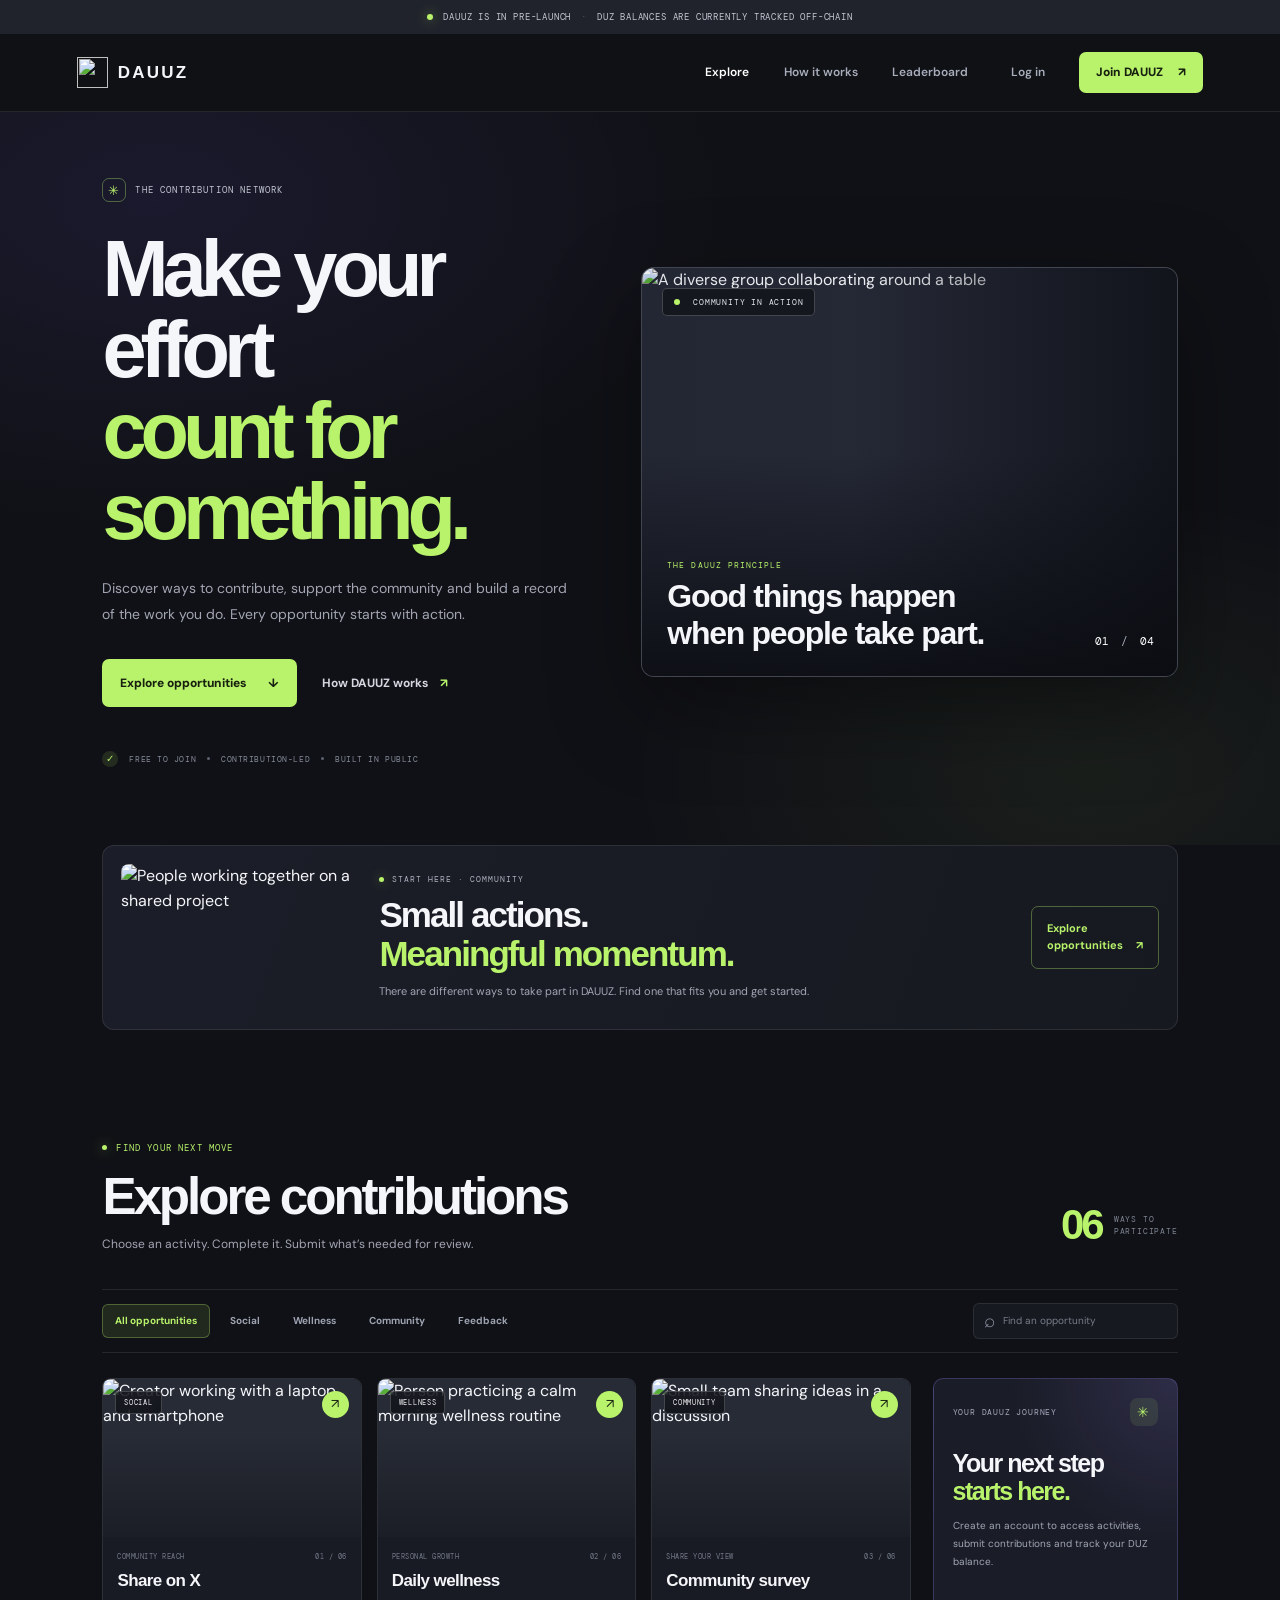
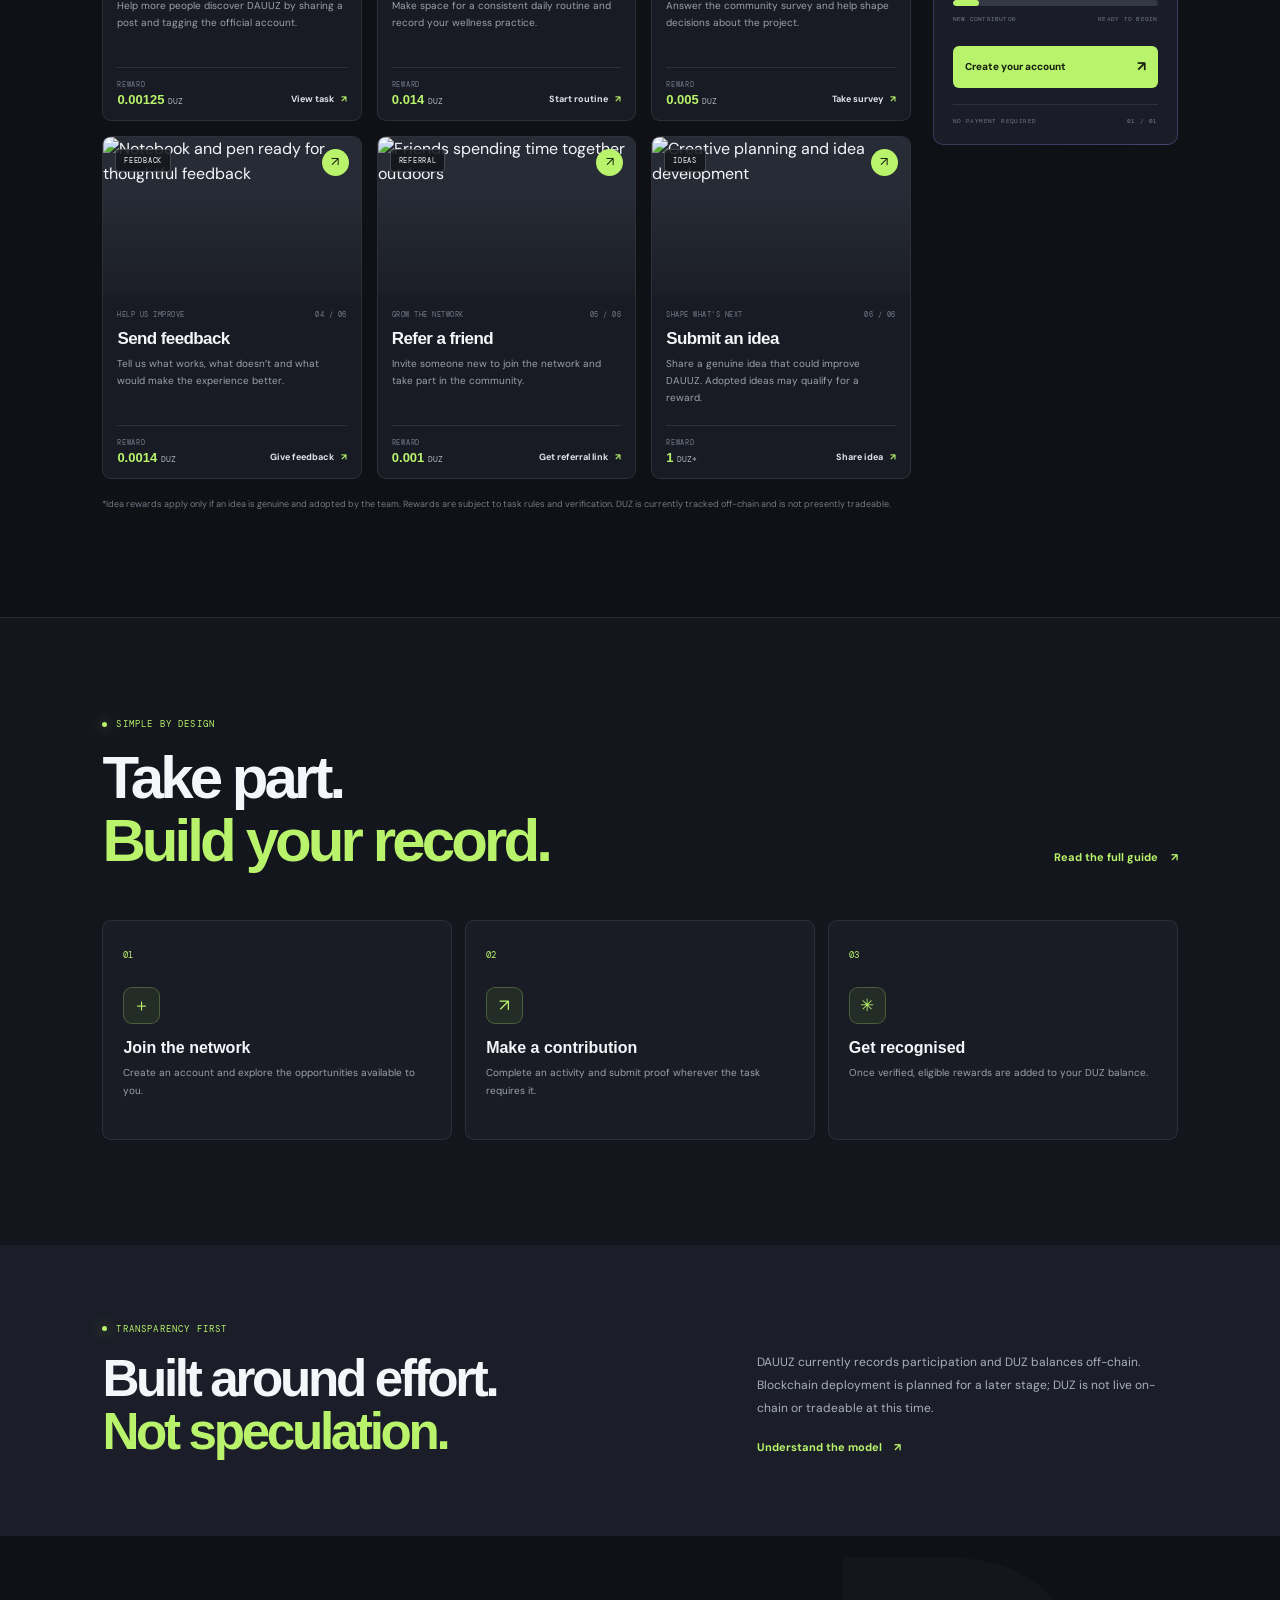
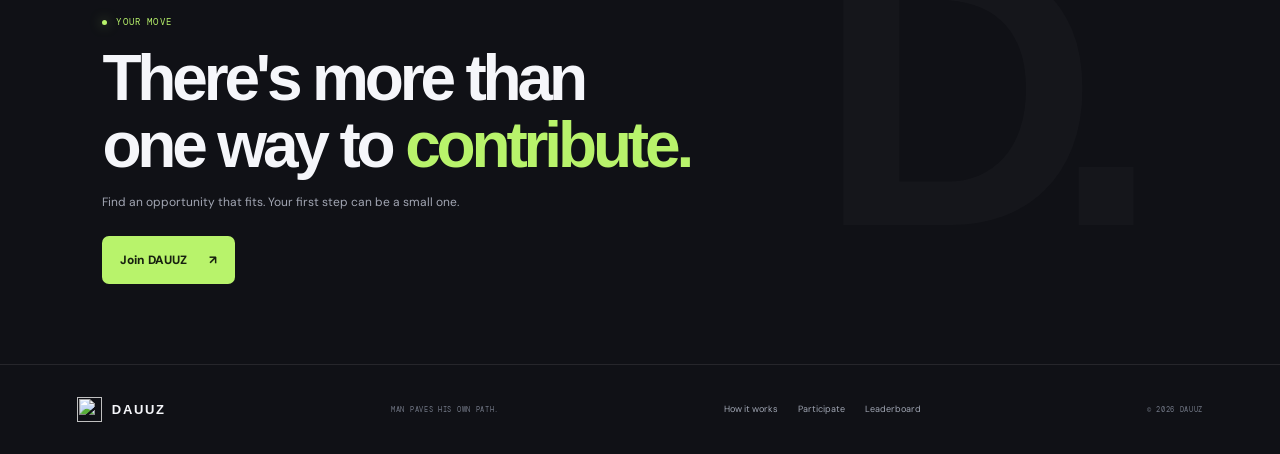
==== commit 1ee74ea1: "Fix idea contribution card image source" ====
--- a/index.html
+++ b/index.html
@@ -170,7 +170,7 @@
 
           <article class="opportunity-card" data-category="community" data-search="ideas suggest build product">
             <a class="card-image" href="task.html#ideaContent" aria-label="Explore submit an idea">
-              <img src="https://images.unsplash.com/photo- brainstorming?auto=format&fit=crop&w=900&q=80" alt="Creative planning and idea development" loading="lazy" />
+              <img src="https://images.unsplash.com/photo-1454165804606-c3d57bc86b40?auto=format&fit=crop&w=900&q=80" alt="Creative planning and idea development" loading="lazy" />
               <span class="image-badge">IDEAS</span><span class="card-arrow">↗</span>
             </a>
             <div class="card-content">
--- a/styles/index.css
+++ b/styles/index.css
@@ -1,302 +1,232 @@
-@import url('https://fonts.googleapis.com/css2?family=DM+Mono:wght@400;500&family=DM+Sans:wght@400;500;600;700&family=Playfair+Display:ital,wght@0,500;0,600;1,500;1,600&display=swap');
-
 :root {
-  --bg: #11110f;
-  --panel: #191916;
-  --panel-light: #22221d;
-  --ink: #f0eee7;
-  --muted: #a6a397;
-  --dim: #69685f;
-  --gold: #c6a56b;
-  --gold-bright: #e0c28a;
-  --line: rgba(226, 218, 195, .15);
+  --bg: #101116;
+  --surface: #171920;
+  --surface-2: #1d2029;
+  --surface-3: #242834;
+  --ink: #f5f6fa;
+  --muted: #a2a6b3;
+  --dim: #707583;
+  --line: rgba(255,255,255,.09);
+  --accent: #b8f36b;
+  --accent-dark: #1c2b13;
+  --violet: #9d8cff;
   --mono: 'DM Mono', monospace;
   --sans: 'DM Sans', sans-serif;
-  --serif: 'Playfair Display', Georgia, serif;
-}
-
+  --display: 'Manrope', sans-serif;
+}
 * { box-sizing: border-box; margin: 0; padding: 0; }
-html { scroll-behavior: smooth; }
-body { background: var(--bg); color: var(--ink); font-family: var(--sans); line-height: 1.6; overflow-x: hidden; }
+html { scroll-behavior: smooth; scroll-padding-top: 90px; }
+body { background: var(--bg); color: var(--ink); font-family: var(--sans); line-height: 1.55; overflow-x: hidden; }
 a { color: inherit; text-decoration: none; }
-button { font: inherit; }
-
-.announcement {
-  min-height: 34px; display: flex; align-items: center; justify-content: center; gap: 10px;
-  padding: 7px 18px; background: #24231d; color: #c9c4b5; font: 10px var(--mono);
-  letter-spacing: .11em; text-transform: uppercase;
-}
-.status-dot { width: 6px; height: 6px; border-radius: 50%; background: #c6a56b; box-shadow: 0 0 9px #c6a56b; }
-.announcement-divider { color: #706b5d; }
-
-.site-header {
-  height: 82px; padding: 0 clamp(22px, 6vw, 96px); display: flex; align-items: center; justify-content: space-between;
-  border-bottom: 1px solid var(--line); position: relative; z-index: 20; background: rgba(17,17,15,.96);
-}
-.brand { display: inline-flex; align-items: center; gap: 11px; font-size: 17px; font-weight: 700; letter-spacing: .18em; }
+button, input { font: inherit; }
+img { display: block; max-width: 100%; }
+[hidden] { display: none !important; }
+.announcement { min-height: 34px; padding: 7px 20px; display: flex; align-items: center; justify-content: center; gap: 10px; background: #20232c; color: #c4c8d2; font: 9px var(--mono); letter-spacing: .09em; text-transform: uppercase; }
+.announcement-dot,.featured-kicker > span,.eyebrow > span { width: 6px; height: 6px; display: inline-block; border-radius: 50%; background: var(--accent); box-shadow: 0 0 12px rgba(184,243,107,.55); }
+.announcement-separator { color: #606573; }
+.site-header { height: 78px; padding: 0 clamp(22px,6vw,94px); display: flex; align-items: center; justify-content: space-between; position: sticky; top: 0; z-index: 30; background: rgba(16,17,22,.94); border-bottom: 1px solid var(--line); backdrop-filter: blur(18px); }
+.brand { display: inline-flex; align-items: center; gap: 10px; font: 800 17px var(--display); letter-spacing: .13em; }
 .brand img { width: 31px; height: 31px; object-fit: contain; }
-.nav-links { display: flex; align-items: center; gap: clamp(18px, 3vw, 42px); }
-.nav-links a { color: #aaa89e; font-size: 12px; transition: color .2s ease; }
-.nav-links a:hover, .nav-links a.active { color: var(--ink); }
-.nav-links .nav-join { color: var(--bg); background: var(--gold); padding: 11px 17px; font-weight: 700; }
-.nav-join span { margin-left: 13px; }
+.nav-links { display: flex; align-items: center; gap: clamp(18px,2.7vw,38px); }
+.nav-links a { color: #a8adbb; font-size: 12px; font-weight: 600; transition: color .2s ease; }
+.nav-links a:hover,.nav-links a.active { color: #fff; }
+.nav-links .nav-login { margin-left: 8px; }
+.nav-links .nav-join { padding: 11px 17px; border-radius: 7px; color: #17200f; background: var(--accent); font-weight: 800; }
+.nav-join span { margin-left: 12px; }
 .menu-btn { display: none; }
-
-.hero {
-  min-height: 650px; position: relative; display: grid; grid-template-columns: 1.05fr .95fr; align-items: center;
-  padding: 72px clamp(22px, 10vw, 160px) 105px; border-bottom: 1px solid var(--line);
-  background-image: linear-gradient(rgba(255,255,255,.018) 1px, transparent 1px), linear-gradient(90deg, rgba(255,255,255,.018) 1px, transparent 1px);
-  background-size: 72px 72px; background-position: center center;
-}
-.hero-copy { max-width: 620px; position: relative; z-index: 2; }
-.eyebrow, .section-kicker { font: 10px var(--mono); letter-spacing: .15em; color: var(--gold); text-transform: uppercase; }
-.eyebrow { margin-bottom: 28px; }
-.eyebrow span, .section-kicker span { color: #777468; margin-right: 12px; }
-.hero h1 { font-size: clamp(62px, 8.3vw, 116px); line-height: .99; letter-spacing: -.075em; font-weight: 500; }
-.hero h1 em, h2 em { font-family: var(--serif); font-weight: 500; color: var(--gold-bright); }
-.hero-intro { max-width: 450px; margin-top: 29px; color: #b5b2a7; font-size: 15px; line-height: 1.9; }
-.hero-actions { display: flex; align-items: center; flex-wrap: wrap; gap: 28px; margin-top: 36px; }
-.button { min-height: 49px; padding: 0 19px; display: inline-flex; align-items: center; justify-content: center; gap: 27px; font-size: 12px; font-weight: 700; transition: transform .2s ease, background .2s ease; }
-.button:hover { transform: translateY(-3px); }
-.button-primary { background: var(--gold); color: #171610; }
-.button-primary:hover { background: var(--gold-bright); }
-.text-link { color: var(--ink); font-size: 12px; border-bottom: 1px solid #777263; padding-bottom: 7px; transition: color .2s ease, border-color .2s ease; }
-.text-link:hover { color: var(--gold-bright); border-color: var(--gold-bright); }
-.text-link span { margin-left: 12px; color: var(--gold); }
-.hero-footnote { display: flex; align-items: center; gap: 12px; margin-top: 70px; color: #8d897c; font: 9px var(--mono); letter-spacing: .14em; }
-.footnote-line { display: inline-block; width: 31px; height: 1px; background: var(--gold); }
-
-.hero-art { min-height: 460px; position: relative; display: grid; place-items: center; isolation: isolate; }
-.art-index { position: absolute; top: 5px; right: 4%; color: var(--gold); font: 9px var(--mono); letter-spacing: .13em; }
-.art-index span { color: #777468; margin-left: 12px; }
-.orbit { position: absolute; border: 1px solid rgba(198,165,107,.22); border-radius: 50%; transform: rotate(-28deg); }
-.orbit-one { width: min(34vw, 390px); height: min(34vw, 390px); }
-.orbit-two { width: min(27vw, 310px); height: min(40vw, 450px); transform: rotate(48deg); border-color: rgba(198,165,107,.36); }
-.orbit-three { width: min(42vw, 480px); height: min(19vw, 215px); transform: rotate(-48deg); border-style: dashed; border-color: rgba(198,165,107,.18); }
-.orbit-core { width: clamp(145px, 18vw, 220px); height: clamp(145px, 18vw, 220px); border-radius: 50%; display: grid; place-items: center; background: radial-gradient(circle, #393326 0%, #201e18 55%, rgba(17,17,15,.4) 72%); box-shadow: 0 0 80px rgba(198,165,107,.12), inset 0 0 40px rgba(198,165,107,.09); }
-.orbit-core img { width: 73%; height: 73%; object-fit: contain; filter: drop-shadow(0 10px 25px rgba(0,0,0,.4)); }
-.orbit-label { position: absolute; color: #a49b84; font: 8px var(--mono); letter-spacing: .14em; }
-.label-top { top: 17%; left: 46%; }
-.label-right { right: 0; top: 53%; }
-.label-bottom { bottom: 15%; left: 42%; }
-.label-left { left: 0; top: 48%; }
-.art-coordinate { position: absolute; bottom: 2%; right: 4%; color: #777468; font: 9px/1.8 var(--mono); letter-spacing: .1em; text-align: right; }
-.hero-index { position: absolute; bottom: 26px; left: clamp(22px, 10vw, 160px); right: clamp(22px, 10vw, 160px); display: flex; justify-content: space-between; color: #777468; font: 9px var(--mono); letter-spacing: .14em; }
-
-.section-shell { padding-left: clamp(22px, 10vw, 160px); padding-right: clamp(22px, 10vw, 160px); }
-.manifesto { padding-top: 125px; padding-bottom: 115px; }
-.manifesto-content { display: grid; grid-template-columns: 1.15fr .85fr; gap: 10%; padding: 48px 0 55px; }
-.manifesto-statement { max-width: 640px; font-size: clamp(35px, 5vw, 66px); line-height: 1.12; letter-spacing: -.055em; }
-.manifesto-detail { max-width: 390px; align-self: end; color: #a9a69a; font-size: 13px; line-height: 1.95; }
-.manifesto-detail p + p { margin-top: 16px; }
-.manifesto-detail strong { color: var(--gold-bright); font-weight: 500; }
-.manifesto-rule { display: flex; justify-content: space-between; gap: 15px; border-top: 1px solid var(--line); padding-top: 17px; color: #777468; font: 9px var(--mono); letter-spacing: .13em; }
-
-.participation { padding-top: 105px; padding-bottom: 110px; background: #171714; }
-.section-heading { display: flex; justify-content: space-between; align-items: end; gap: 40px; }
-.section-heading h2, .supply-copy h2, .closing h2 { margin-top: 28px; font-size: clamp(42px, 5.4vw, 72px); line-height: 1.05; font-weight: 500; letter-spacing: -.06em; }
-.section-aside { max-width: 300px; color: #a5a296; font-size: 12px; line-height: 1.9; padding-bottom: 7px; }
-.steps-grid { display: grid; grid-template-columns: repeat(3, 1fr); gap: 1px; margin-top: 62px; background: var(--line); border: 1px solid var(--line); }
-.step-card { min-height: 265px; padding: 25px 25px 30px; position: relative; overflow: hidden; background: #1c1c18; }
-.step-featured { background: #27241d; }
-.step-top { display: flex; justify-content: space-between; color: var(--gold); font: 9px var(--mono); letter-spacing: .12em; }
-.step-symbol { font-size: 18px; }
-.step-card h3 { margin-top: 57px; font-size: 22px; font-weight: 500; letter-spacing: -.035em; }
-.step-card p { max-width: 270px; margin-top: 11px; color: #a7a498; font-size: 12px; line-height: 1.8; }
-.step-index { position: absolute; right: 20px; bottom: -31px; color: rgba(198,165,107,.08); font-size: 110px; line-height: 1; font-weight: 700; letter-spacing: -.1em; }
-.section-action { margin-top: 31px; display: flex; justify-content: flex-end; }
-
-.supply-section { padding: 112px clamp(22px, 10vw, 160px); background: #222119; border-top: 1px solid rgba(198,165,107,.16); border-bottom: 1px solid rgba(198,165,107,.16); }
-.supply-inner { max-width: 1200px; margin: 0 auto; display: grid; grid-template-columns: .9fr 1.1fr; gap: 11%; align-items: center; }
-.supply-copy h2 { font-size: clamp(43px, 5vw, 68px); }
-.supply-copy > p { max-width: 400px; margin: 25px 0 30px; color: #b0ad9f; font-size: 13px; line-height: 1.95; }
-.supply-figure { padding: 35px; border: 1px solid rgba(198,165,107,.25); background: rgba(13,13,11,.27); }
-.supply-number { font-size: clamp(78px, 10vw, 132px); line-height: .95; letter-spacing: -.09em; font-weight: 500; }
-.supply-number span { color: var(--gold); font-size: .55em; margin-left: 5px; }
-.supply-caption { display: flex; justify-content: space-between; margin-top: 14px; color: #8f8a7b; font: 9px var(--mono); letter-spacing: .14em; }
-.supply-caption span { color: var(--gold); }
-.supply-bar { display: flex; height: 7px; gap: 3px; margin-top: 28px; }
-.supply-bar i:nth-child(1) { flex: 2; background: #b9955e; }
-.supply-bar i:nth-child(2) { flex: 4; background: #8e744d; }
-.supply-bar i:nth-child(3) { flex: 10; background: #5f5947; }
-.supply-bar i:nth-child(4) { flex: 14; background: #39382f; }
-.allocation-list { margin-top: 24px; }
-.allocation-list > div { display: flex; justify-content: space-between; align-items: center; gap: 12px; padding: 11px 0; border-bottom: 1px solid rgba(255,255,255,.08); color: #c0bdae; font-size: 11px; }
-.allocation-list > div > span { display: flex; align-items: center; gap: 10px; }
-.allocation-list strong { color: var(--ink); font: 12px var(--mono); }
-.allocation-list small { color: var(--gold); font: 8px var(--mono); letter-spacing: .1em; }
-.key { width: 7px; height: 7px; display: inline-block; border-radius: 50%; }
-.key-community { background: #b9955e; } .key-builders { background: #8e744d; } .key-reserve { background: #5f5947; } .key-liquidity { background: #39382f; }
-.supply-note { margin-top: 17px; color: #777468; font: 9px var(--mono); line-height: 1.7; }
-
-.closing { min-height: 420px; padding-top: 100px; padding-bottom: 100px; display: grid; grid-template-columns: .6fr 1.4fr .5fr; align-items: center; gap: 25px; position: relative; overflow: hidden; }
-.closing-mark { color: rgba(198,165,107,.12); font-size: clamp(140px, 22vw, 280px); font-weight: 700; letter-spacing: -.12em; line-height: .8; }
-.closing-copy { position: relative; z-index: 1; }
-.closing h2 { margin-top: 22px; font-size: clamp(43px, 5vw, 65px); }
-.closing-copy > p { max-width: 390px; margin: 20px 0 27px; color: #a9a69a; font-size: 13px; line-height: 1.9; }
-.closing-aside { justify-self: end; color: var(--gold); font: 12px/2 var(--mono); letter-spacing: .13em; text-align: right; }
-.closing-aside span { color: #777468; font-size: 8px; }
-
-.site-footer { min-height: 100px; padding: 25px clamp(22px, 6vw, 96px); border-top: 1px solid var(--line); display: flex; align-items: center; justify-content: space-between; gap: 25px; }
+.explore-hero { min-height: 570px; display: grid; grid-template-columns: .95fr 1.05fr; align-items: center; gap: 5%; padding: 66px clamp(22px,8vw,124px) 78px; background: radial-gradient(ellipse at 12% 12%,rgba(120,102,255,.10),transparent 36%), radial-gradient(ellipse at 85% 90%,rgba(184,243,107,.06),transparent 30%); }
+.hero-content { max-width: 560px; }
+.hero-label,.eyebrow { display: flex; align-items: center; gap: 9px; color: #c1c5d0; font: 9px var(--mono); letter-spacing: .13em; text-transform: uppercase; }
+.hero-label-icon { width: 24px; height: 24px; display: grid; place-items: center; border: 1px solid rgba(184,243,107,.35); border-radius: 7px; color: var(--accent); font-size: 13px; }
+.explore-hero h1 { margin-top: 27px; font: 800 clamp(48px,6.2vw,82px)/1.02 var(--display); letter-spacing: -.075em; }
+.explore-hero h1 span { color: var(--accent); }
+.hero-content > p { max-width: 475px; margin-top: 22px; color: var(--muted); font-size: 14px; line-height: 1.9; }
+.hero-buttons { display: flex; align-items: center; gap: 25px; margin-top: 31px; }
+.button { min-height: 48px; display: inline-flex; align-items: center; justify-content: center; gap: 22px; padding: 0 18px; border-radius: 7px; font-size: 12px; font-weight: 800; transition: transform .2s ease, background .2s ease; }
+.button:hover { transform: translateY(-2px); }
+.button-primary { color: #17200f; background: var(--accent); }
+.button-primary:hover { background: #c8ff83; }
+.hero-secondary { color: #d4d7e0; font-size: 12px; font-weight: 700; }
+.hero-secondary span { margin-left: 9px; color: var(--accent); }
+.hero-proof { display: flex; align-items: center; gap: 11px; margin-top: 44px; color: #858b99; font: 8px var(--mono); letter-spacing: .07em; text-transform: uppercase; }
+.hero-proof i { width: 3px; height: 3px; border-radius: 50%; background: #5e6370; }
+.proof-icon { width: 16px; height: 16px; display: grid; place-items: center; border-radius: 50%; color: var(--accent); background: rgba(184,243,107,.12); font: 10px var(--sans); }
+.hero-visual { height: 410px; position: relative; overflow: hidden; border: 1px solid rgba(255,255,255,.13); border-radius: 13px; background: #252936; box-shadow: 0 30px 90px rgba(0,0,0,.35); }
+.hero-visual > img { width: 100%; height: 100%; object-fit: cover; }
+.hero-image-shade { position: absolute; inset: 0; background: linear-gradient(90deg,rgba(10,12,17,.08),rgba(10,12,17,.02) 40%,rgba(10,12,17,.72)),linear-gradient(0deg,rgba(10,12,17,.85),transparent 55%); }
+.hero-image-tag { position: absolute; top: 20px; left: 20px; padding: 8px 11px; border: 1px solid rgba(255,255,255,.2); border-radius: 5px; background: rgba(15,17,22,.68); backdrop-filter: blur(10px); color: #e5e8ee; font: 8px var(--mono); letter-spacing: .1em; }
+.hero-image-tag span { width: 6px; height: 6px; display: inline-block; margin-right: 7px; border-radius: 50%; background: var(--accent); }
+.hero-image-caption { position: absolute; left: 25px; bottom: 25px; display: flex; flex-direction: column; gap: 8px; }
+.hero-image-caption > span { color: var(--accent); font: 8px var(--mono); letter-spacing: .13em; }
+.hero-image-caption strong { font: 700 clamp(21px,2.5vw,32px)/1.15 var(--display); letter-spacing: -.04em; }
+.hero-image-index { position: absolute; right: 23px; bottom: 28px; color: #fff; font: 11px var(--mono); }
+.hero-image-index span { margin: 0 5px; color: #a5a9b3; }
+.featured-strip { margin: 0 clamp(22px,8vw,124px); min-height: 185px; display: grid; grid-template-columns: 230px 1fr 160px; align-items: center; gap: 28px; padding: 18px; border: 1px solid var(--line); border-radius: 12px; background: linear-gradient(110deg,#1b1e28,#171920); }
+.featured-image { height: 147px; overflow: hidden; border-radius: 8px; }
+.featured-image img { width: 100%; height: 100%; object-fit: cover; }
+.featured-copy { padding: 7px 0; }
+.featured-kicker { display: flex; align-items: center; gap: 8px; color: #aeb3c0; font: 8px var(--mono); letter-spacing: .12em; }
+.featured-kicker > span { width: 5px; height: 5px; }
+.featured-copy h2 { margin-top: 12px; font: 800 clamp(23px,3vw,35px)/1.1 var(--display); letter-spacing: -.055em; }
+.featured-copy h2 em,.how-heading h2 em,.token-note h2 em,.final-cta h2 em { color: var(--accent); font-style: normal; }
+.featured-copy p { max-width: 490px; margin-top: 9px; color: var(--muted); font-size: 11px; line-height: 1.7; }
+.featured-link { justify-self: end; padding: 13px 15px; border: 1px solid rgba(184,243,107,.35); border-radius: 7px; color: var(--accent); font-size: 11px; font-weight: 700; line-height: 1.6; }
+.featured-link span { margin-left: 10px; }
+.section-shell { padding-left: clamp(22px,8vw,124px); padding-right: clamp(22px,8vw,124px); }
+.opportunities { padding-top: 112px; padding-bottom: 105px; }
+.section-topline { display: flex; align-items: end; justify-content: space-between; gap: 30px; }
+.eyebrow { color: var(--accent); }
+.eyebrow > span { width: 5px; height: 5px; }
+.section-topline h2 { margin-top: 15px; font: 800 clamp(35px,4vw,52px)/1.08 var(--display); letter-spacing: -.06em; }
+.section-intro { margin-top: 11px; color: var(--muted); font-size: 12px; }
+.opportunity-count { display: flex; align-items: center; gap: 12px; padding-bottom: 5px; }
+.opportunity-count strong { color: var(--accent); font: 700 42px var(--display); letter-spacing: -.07em; }
+.opportunity-count span { color: #7e8492; font: 8px/1.5 var(--mono); letter-spacing: .1em; }
+.explore-controls { display: flex; justify-content: space-between; align-items: center; gap: 20px; margin-top: 35px; padding: 13px 0; border-top: 1px solid var(--line); border-bottom: 1px solid var(--line); }
+.filter-list { display: flex; flex-wrap: wrap; gap: 7px; }
+.filter-chip { padding: 8px 12px; border: 1px solid transparent; border-radius: 6px; background: transparent; color: #9da3b1; cursor: pointer; font-size: 10px; font-weight: 700; transition: .2s ease; }
+.filter-chip:hover { color: #fff; background: #20232d; }
+.filter-chip.active { border-color: rgba(184,243,107,.3); background: rgba(184,243,107,.1); color: var(--accent); }
+.search-box { width: 205px; min-height: 36px; display: flex; align-items: center; gap: 8px; padding: 0 10px; border: 1px solid var(--line); border-radius: 6px; color: #8d93a1; background: #171920; }
+.search-box > span { font-size: 19px; line-height: 1; }
+.search-box input { width: 100%; min-width: 0; border: 0; outline: 0; color: var(--ink); background: transparent; font-size: 10px; }
+.search-box input::placeholder { color: #777d8a; }
+.opportunity-layout { display: grid; grid-template-columns: minmax(0,1fr) 245px; gap: 22px; margin-top: 25px; align-items: start; }
+.opportunity-grid { display: grid; grid-template-columns: repeat(3,minmax(0,1fr)); gap: 15px; }
+.opportunity-card { min-width: 0; overflow: hidden; border: 1px solid var(--line); border-radius: 9px; background: #181b23; transition: transform .22s ease,border-color .22s ease,box-shadow .22s ease; }
+.opportunity-card:hover { transform: translateY(-4px); border-color: rgba(184,243,107,.35); box-shadow: 0 16px 36px rgba(0,0,0,.2); }
+.card-image { height: 158px; display: block; position: relative; overflow: hidden; background: #272b35; }
+.card-image img { width: 100%; height: 100%; object-fit: cover; transition: transform .5s ease; }
+.opportunity-card:hover .card-image img { transform: scale(1.045); }
+.card-image::after { content: ""; position: absolute; inset: 35% 0 0; background: linear-gradient(0deg,rgba(10,12,17,.42),transparent); pointer-events: none; }
+.image-badge { position: absolute; z-index: 1; left: 12px; top: 12px; padding: 6px 8px; border: 1px solid rgba(255,255,255,.2); border-radius: 4px; background: rgba(13,15,20,.72); color: #f1f2f5; font: 7px var(--mono); letter-spacing: .1em; backdrop-filter: blur(8px); }
+.card-arrow { position: absolute; z-index: 1; right: 12px; top: 12px; width: 27px; height: 27px; display: grid; place-items: center; border-radius: 50%; background: var(--accent); color: #17200f; font-size: 13px; }
+.card-content { padding: 15px 14px 13px; }
+.card-meta { display: flex; align-items: center; justify-content: space-between; gap: 8px; color: #737a89; font: 7px var(--mono); letter-spacing: .07em; }
+.card-content h3 { margin-top: 10px; font: 800 17px var(--display); letter-spacing: -.035em; }
+.card-content > p { min-height: 55px; margin-top: 6px; color: #9ba1ae; font-size: 10px; line-height: 1.7; }
+.card-bottom { display: flex; align-items: end; justify-content: space-between; gap: 7px; margin-top: 15px; padding-top: 12px; border-top: 1px solid var(--line); }
+.reward { display: flex; flex-direction: column; gap: 3px; }
+.reward small { color: #737a89; font: 7px var(--mono); letter-spacing: .1em; }
+.reward strong { color: var(--accent); font: 700 13px var(--display); white-space: nowrap; }
+.reward strong i { color: #aeb4c1; font: 8px var(--mono); font-style: normal; }
+.card-action { color: #dfe2e9; font-size: 9px; font-weight: 700; white-space: nowrap; }
+.card-action span { margin-left: 5px; color: var(--accent); }
+.progress-card { position: sticky; top: 100px; padding: 19px; border: 1px solid rgba(157,140,255,.25); border-radius: 10px; background: radial-gradient(circle at 100% 0,rgba(157,140,255,.15),transparent 38%),#1a1c27; }
+.progress-card-top { display: flex; align-items: center; justify-content: space-between; color: #a6aabc; font: 8px var(--mono); letter-spacing: .1em; }
+.progress-orb { width: 28px; height: 28px; display: grid; place-items: center; border-radius: 8px; color: var(--accent); background: rgba(184,243,107,.1); font-size: 14px; }
+.progress-card h3 { margin-top: 23px; font: 800 25px/1.12 var(--display); letter-spacing: -.06em; }
+.progress-card h3 em { color: var(--accent); font-style: normal; }
+.progress-card > p { margin-top: 12px; color: #a2a7b5; font-size: 10px; line-height: 1.8; }
+.progress-visual { margin-top: 29px; }
+.progress-track { height: 6px; overflow: hidden; border-radius: 9px; background: #343744; }
+.progress-track span { width: 13%; height: 100%; display: block; border-radius: inherit; background: var(--accent); }
+.progress-labels { display: flex; justify-content: space-between; gap: 8px; margin-top: 9px; color: #777e8d; font: 6px var(--mono); letter-spacing: .04em; }
+.progress-cta { min-height: 42px; display: flex; align-items: center; justify-content: space-between; margin-top: 23px; padding: 0 12px; border-radius: 6px; color: #18200f; background: var(--accent); font-size: 10px; font-weight: 800; }
+.progress-cta span { font-size: 14px; }
+.progress-foot { display: flex; justify-content: space-between; gap: 8px; margin-top: 16px; padding-top: 12px; border-top: 1px solid var(--line); color: #777e8d; font: 6px var(--mono); letter-spacing: .07em; }
+.reward-note { margin-top: 18px; color: #737987; font-size: 9px; line-height: 1.7; }
+.how-section { padding-top: 100px; padding-bottom: 105px; border-top: 1px solid var(--line); background: #14161d; }
+.how-heading { display: flex; align-items: end; justify-content: space-between; gap: 30px; }
+.how-heading h2,.token-note h2,.final-cta h2 { margin-top: 17px; font: 800 clamp(38px,4.7vw,60px)/1.04 var(--display); letter-spacing: -.065em; }
+.how-more { padding-bottom: 6px; color: var(--accent); font-size: 11px; font-weight: 700; }
+.how-more span { margin-left: 10px; }
+.how-steps { display: grid; grid-template-columns: repeat(3,1fr); gap: 13px; margin-top: 48px; }
+.how-steps article { min-height: 220px; padding: 20px; border: 1px solid var(--line); border-radius: 9px; background: #191c24; }
+.how-steps article > span { color: var(--accent); font: 9px var(--mono); }
+.how-step-icon { width: 37px; height: 37px; display: grid; place-items: center; margin-top: 21px; border: 1px solid rgba(184,243,107,.25); border-radius: 9px; color: var(--accent); background: rgba(184,243,107,.07); font-size: 17px; }
+.how-steps h3 { margin-top: 15px; font: 700 16px var(--display); }
+.how-steps p { max-width: 300px; margin-top: 7px; color: #9ba1ae; font-size: 10px; line-height: 1.8; }
+.token-note { padding: 78px clamp(22px,8vw,124px); background: #1b1e28; }
+.token-note-inner { max-width: 1200px; margin: auto; display: grid; grid-template-columns: 1fr .8fr; gap: 12%; align-items: end; }
+.token-note h2 { font-size: clamp(35px,4vw,52px); }
+.token-note-copy p { color: #a9afbd; font-size: 12px; line-height: 1.9; }
+.token-note-copy a { display: inline-block; margin-top: 19px; color: var(--accent); font-size: 11px; font-weight: 700; }
+.token-note-copy a span { margin-left: 9px; }
+.final-cta { min-height: 390px; display: flex; align-items: center; position: relative; overflow: hidden; padding-top: 80px; padding-bottom: 80px; }
+.final-cta-mark { position: absolute; right: 13%; top: -70px; color: rgba(255,255,255,.025); font: 800 390px var(--display); letter-spacing: -.12em; pointer-events: none; }
+.final-cta-copy { position: relative; z-index: 1; }
+.final-cta h2 { font-size: clamp(40px,5vw,64px); }
+.final-cta-copy > p { margin-top: 14px; color: var(--muted); font-size: 12px; }
+.final-cta-copy .button { margin-top: 25px; }
+.site-footer { min-height: 90px; padding: 22px clamp(22px,6vw,94px); display: flex; align-items: center; justify-content: space-between; gap: 22px; border-top: 1px solid var(--line); }
 .footer-brand { font-size: 13px; }
 .footer-brand img { width: 25px; height: 25px; }
-.footer-line, .copyright { color: #777468; font: 8px var(--mono); letter-spacing: .13em; }
-.footer-links { display: flex; gap: 22px; }
-.footer-links a { color: #aaa79b; font-size: 10px; }
-.footer-links a:hover { color: var(--gold-bright); }
-
-@media (max-width: 900px) {
-  .hero { padding-left: 6vw; padding-right: 6vw; grid-template-columns: 1fr .85fr; }
-  .hero-index { left: 6vw; right: 6vw; }
-  .section-shell { padding-left: 6vw; padding-right: 6vw; }
-  .supply-section { padding-left: 6vw; padding-right: 6vw; }
-  .site-header { padding: 0 6vw; }
-  .supply-inner { gap: 6%; }
-  .supply-figure { padding: 25px; }
-}
-@media (max-width: 680px) {
-  .announcement { font-size: 8px; gap: 7px; letter-spacing: .08em; }
-  .site-header { height: 68px; }
-  .brand { font-size: 15px; }
-  .brand img { width: 27px; height: 27px; }
-  .menu-btn { display: flex; flex-direction: column; gap: 6px; background: none; border: 0; padding: 10px; cursor: pointer; }
-  .menu-btn span { width: 23px; height: 1px; background: var(--ink); transition: transform .2s ease; }
-  .menu-btn.active span:first-child { transform: translateY(3.5px) rotate(45deg); }
-  .menu-btn.active span:last-child { transform: translateY(-3.5px) rotate(-45deg); }
-  .nav-links { display: none; position: absolute; top: 68px; left: 0; right: 0; padding: 18px 22px 24px; background: #171714; border-bottom: 1px solid var(--line); flex-direction: column; align-items: stretch; gap: 0; }
+.footer-line,.copyright { color: #727886; font: 7px var(--mono); letter-spacing: .1em; }
+.footer-links { display: flex; gap: 20px; }
+.footer-links a { color: #a0a6b3; font-size: 9px; }
+.footer-links a:hover { color: var(--accent); }
+@media (max-width: 1050px) {
+  .opportunity-layout { grid-template-columns: minmax(0,1fr) 220px; }
+  .opportunity-grid { grid-template-columns: repeat(2,minmax(0,1fr)); }
+  .hero-visual { height: 365px; }
+  .featured-strip { grid-template-columns: 190px 1fr 135px; }
+}
+@media (max-width: 760px) {
+  .site-header { padding: 0 22px; }
+  .menu-btn { display: flex; flex-direction: column; gap: 6px; padding: 10px; border: 0; background: transparent; cursor: pointer; }
+  .menu-btn span { width: 22px; height: 2px; border-radius: 2px; background: #f3f4f8; transition: transform .2s ease; }
+  .menu-btn.active span:first-child { transform: translateY(4px) rotate(45deg); }
+  .menu-btn.active span:last-child { transform: translateY(-4px) rotate(-45deg); }
+  .nav-links { display: none; position: absolute; top: 77px; left: 0; right: 0; padding: 15px 22px 22px; flex-direction: column; align-items: stretch; gap: 0; border-bottom: 1px solid var(--line); background: #171920; }
   .nav-links.open { display: flex; }
-  .nav-links a { padding: 13px 0; border-bottom: 1px solid rgba(255,255,255,.06); }
-  .nav-links .nav-join { margin-top: 14px; padding: 13px 15px; text-align: center; border: 0; }
-  .hero { display: flex; flex-direction: column; align-items: stretch; padding: 65px 22px 92px; min-height: auto; }
-  .hero h1 { font-size: clamp(59px, 16vw, 90px); }
-  .hero-intro { font-size: 13px; max-width: 390px; }
-  .hero-actions { gap: 20px; align-items: flex-start; flex-direction: column; }
-  .hero-footnote { margin-top: 45px; font-size: 8px; }
-  .hero-art { min-height: 340px; margin-top: 25px; }
-  .orbit-one { width: 265px; height: 265px; }
-  .orbit-two { width: 210px; height: 310px; }
-  .orbit-three { width: 300px; height: 145px; }
-  .orbit-core { width: 145px; height: 145px; }
-  .art-index { right: 0; font-size: 8px; }
-  .label-top { top: 10%; left: 42%; } .label-bottom { bottom: 9%; left: 38%; }
-  .label-left { left: -1%; } .label-right { right: -1%; }
-  .art-coordinate { bottom: 0; }
-  .hero-index { left: 22px; right: 22px; bottom: 22px; font-size: 8px; }
-  .manifesto { padding-top: 82px; padding-bottom: 78px; }
-  .manifesto-content { grid-template-columns: 1fr; gap: 27px; padding: 35px 0; }
-  .manifesto-statement { font-size: 42px; }
-  .manifesto-detail { font-size: 12px; }
-  .manifesto-rule { flex-wrap: wrap; font-size: 8px; row-gap: 12px; }
-  .participation { padding-top: 78px; padding-bottom: 78px; }
-  .section-heading { display: block; }
-  .section-heading h2, .supply-copy h2 { font-size: 48px; }
-  .section-aside { margin-top: 22px; }
-  .steps-grid { grid-template-columns: 1fr; margin-top: 38px; }
-  .step-card { min-height: 220px; }
-  .step-card h3 { margin-top: 39px; }
-  .supply-section { padding: 78px 22px; }
-  .supply-inner { grid-template-columns: 1fr; gap: 42px; }
-  .supply-copy > p { font-size: 12px; }
-  .supply-figure { padding: 22px 18px; }
-  .supply-number { font-size: 90px; }
-  .allocation-list > div { font-size: 10px; }
-  .closing { padding-top: 80px; padding-bottom: 80px; grid-template-columns: 1fr; gap: 20px; }
-  .closing-mark { position: absolute; right: 0; top: 85px; font-size: 170px; }
-  .closing-copy { max-width: 430px; }
-  .closing h2 { font-size: 49px; }
-  .closing-aside { justify-self: start; text-align: left; margin-top: 14px; }
-  .site-footer { align-items: flex-start; flex-wrap: wrap; }
+  .nav-links a { padding: 13px 0; border-bottom: 1px solid var(--line); }
+  .nav-links .nav-login { margin-left: 0; }
+  .nav-links .nav-join { margin-top: 13px; padding: 12px; text-align: center; border: 0; }
+  .explore-hero { grid-template-columns: 1fr; gap: 34px; padding: 57px 22px 45px; }
+  .explore-hero h1 { font-size: clamp(48px,12vw,72px); }
+  .hero-visual { height: 330px; }
+  .featured-strip { margin: 0 22px; grid-template-columns: 115px 1fr; gap: 15px; padding: 12px; }
+  .featured-image { height: 128px; }
+  .featured-copy h2 { font-size: 22px; }
+  .featured-copy p { font-size: 9px; }
+  .featured-link { grid-column: 1 / -1; justify-self: stretch; display: flex; align-items: center; justify-content: space-between; padding: 9px 12px; }
+  .featured-link br { display: none; }
+  .section-shell { padding-left: 22px; padding-right: 22px; }
+  .opportunities { padding-top: 80px; padding-bottom: 78px; }
+  .section-topline h2 { font-size: 36px; }
+  .explore-controls { align-items: stretch; flex-direction: column; }
+  .filter-list { flex-wrap: nowrap; overflow-x: auto; padding-bottom: 3px; scrollbar-width: thin; }
+  .filter-chip { flex: 0 0 auto; }
+  .search-box { width: 100%; }
+  .opportunity-layout { grid-template-columns: 1fr; }
+  .opportunity-grid { grid-template-columns: repeat(2,minmax(0,1fr)); gap: 10px; }
+  .progress-card { position: static; }
+  .card-image { height: 130px; }
+  .card-content { padding: 12px 10px; }
+  .card-content h3 { font-size: 15px; }
+  .card-content > p { min-height: 76px; font-size: 9px; }
+  .card-meta { font-size: 6px; }
+  .card-bottom { align-items: flex-start; flex-direction: column; }
+  .card-action { margin-top: 4px; }
+  .how-section { padding-top: 75px; padding-bottom: 78px; }
+  .how-heading { align-items: flex-start; flex-direction: column; }
+  .how-steps { grid-template-columns: 1fr; margin-top: 32px; }
+  .how-steps article { min-height: 185px; }
+  .token-note { padding: 65px 22px; }
+  .token-note-inner { grid-template-columns: 1fr; gap: 25px; }
+  .final-cta { min-height: 340px; padding-top: 70px; padding-bottom: 70px; }
+  .final-cta-mark { right: -3%; top: 5px; font-size: 230px; }
+  .site-footer { flex-wrap: wrap; align-items: flex-start; }
   .footer-line { order: 3; width: 100%; }
-  .footer-links { gap: 14px; }
+  .footer-links { gap: 12px; }
   .copyright { margin-left: auto; }
+}
+@media (max-width: 420px) {
+  .announcement { flex-wrap: wrap; gap: 5px 8px; font-size: 7px; }
+  .hero-proof { flex-wrap: wrap; gap: 8px; font-size: 7px; }
+  .hero-visual { height: 285px; }
+  .featured-strip { grid-template-columns: 90px 1fr; }
+  .featured-image { height: 115px; }
+  .featured-copy h2 { font-size: 19px; }
+  .opportunity-grid { grid-template-columns: 1fr; }
+  .card-image { height: 175px; }
+  .card-content > p { min-height: 0; }
+  .card-bottom { flex-direction: row; align-items: end; }
+  .card-action { margin-top: 0; }
+  .opportunity-count strong { font-size: 34px; }
 }
 @media (prefers-reduced-motion: reduce) {
   html { scroll-behavior: auto; }
-  *, *::before, *::after { transition-duration: .01ms !important; animation-duration: .01ms !important; }
-}
-
-/* Product-led visual preview */
-.product-preview { padding-top: 105px; padding-bottom: 115px; background: #151512; }
-.preview-heading { display:flex; justify-content:space-between; align-items:end; gap:40px; margin-bottom:45px; }
-.preview-heading h2 { margin-top:25px; font-size:clamp(42px,5.4vw,72px); line-height:1.05; font-weight:500; letter-spacing:-.06em; }
-.preview-heading h2 em { font-family:var(--serif); color:var(--gold-bright); }
-.preview-heading > p { max-width:320px; color:#a5a296; font-size:12px; line-height:1.9; padding-bottom:6px; }
-.platform-window { border:1px solid rgba(198,165,107,.25); background:#10110f; box-shadow:0 28px 90px rgba(0,0,0,.35); overflow:hidden; }
-.platform-topbar { height:55px; display:flex; align-items:center; justify-content:space-between; padding:0 24px; border-bottom:1px solid rgba(255,255,255,.09); color:#e9e6dc; font:10px var(--mono); letter-spacing:.1em; }
-.platform-brand { display:flex; align-items:center; gap:9px; font-weight:500; }
-.platform-brand img { width:20px; height:20px; object-fit:contain; }
-.platform-brand span { color:#777468; font-size:8px; }
-.platform-top-right { display:flex; align-items:center; gap:9px; color:#8d897c; font-size:8px; }
-.live-indicator { width:6px; height:6px; border-radius:50%; background:#9cb58b; box-shadow:0 0 9px #9cb58b; }
-.avatar-chip { width:25px; height:25px; border-radius:50%; display:grid; place-items:center; background:#3b3426; color:var(--gold-bright); font:11px var(--sans); }
-.platform-body { display:grid; grid-template-columns:175px 1fr; min-height:435px; }
-.platform-sidebar { display:flex; flex-direction:column; padding:25px 15px; border-right:1px solid rgba(255,255,255,.08); background:#141512; }
-.sidebar-label,.mini-eyebrow { color:#807b6c; font:8px var(--mono); letter-spacing:.13em; }
-.sidebar-label { padding:0 10px 15px; }
-.sidebar-link { padding:11px 10px; margin-bottom:4px; color:#99968a; font-size:10px; }
-.sidebar-link span { display:inline-block; width:22px; color:var(--gold); }
-.sidebar-link.selected { background:#29271f; color:#f1eee5; border-left:2px solid var(--gold); }
-.sidebar-bottom { margin-top:auto; padding:16px 10px 0; border-top:1px solid rgba(255,255,255,.08); color:#777468; font:8px/1.8 var(--mono); letter-spacing:.1em; }
-.sidebar-bottom b { color:var(--gold); font-weight:400; }
-.platform-main { padding:27px 28px 24px; min-width:0; }
-.platform-welcome { display:flex; justify-content:space-between; align-items:center; gap:15px; margin-bottom:22px; }
-.platform-welcome h3 { margin-top:8px; font-size:27px; line-height:1.1; font-weight:500; letter-spacing:-.04em; }
-.preview-tag { border:1px solid rgba(198,165,107,.3); color:var(--gold); padding:7px 9px; font:7px var(--mono); letter-spacing:.1em; white-space:nowrap; }
-.mobile-break { display:none; }
-.dashboard-stats { display:grid; grid-template-columns:1.4fr 1fr 1fr; gap:10px; }
-.stat-panel { min-height:105px; padding:14px; background:#1b1c18; border:1px solid rgba(255,255,255,.07); display:flex; flex-direction:column; }
-.stat-panel > span { color:#858174; font:8px var(--mono); letter-spacing:.1em; }
-.stat-panel strong { margin-top:10px; color:#f0eee7; font:25px var(--sans); letter-spacing:-.05em; }
-.stat-panel strong small { color:var(--gold); font:10px var(--mono); }
-.stat-panel i { margin-top:auto; color:#858174; font:8px var(--sans); font-style:normal; }
-.stat-panel .status-ready { color:#a9c18e; font-size:20px; }
-.platform-lower { display:grid; grid-template-columns:1.2fr .8fr; gap:10px; margin-top:10px; }
-.task-preview-panel,.record-panel { padding:16px; background:#1b1c18; border:1px solid rgba(255,255,255,.07); min-width:0; }
-.panel-title { display:flex; align-items:center; justify-content:space-between; gap:10px; margin-bottom:12px; color:#e8e5dc; font-size:10px; }
-.panel-title a,.panel-title > span { color:var(--gold); font:8px var(--mono); white-space:nowrap; }
-.mini-task { display:flex; align-items:center; gap:10px; padding:10px 0; border-top:1px solid rgba(255,255,255,.07); }
-.task-icon { width:30px; height:30px; flex:0 0 30px; display:grid; place-items:center; background:#29271f; color:var(--gold-bright); font-size:13px; }
-.icon-wellness { color:#a9c18e; background:#22291f; }.icon-referral { color:#9db8d3; background:#20272d; }
-.mini-task div { min-width:0; display:flex; flex-direction:column; }
-.mini-task div b { color:#e8e5dc; font-size:9px; font-weight:500; }
-.mini-task div small { color:#888578; font-size:8px; margin-top:2px; }
-.mini-task > strong { margin-left:auto; color:var(--gold-bright); font:9px var(--mono); white-space:nowrap; }
-.record-graphic { min-height:133px; display:flex; align-items:center; justify-content:center; gap:16px; }
-.record-ring { width:88px; height:88px; border-radius:50%; display:grid; place-items:center; border:1px solid rgba(198,165,107,.5); outline:7px solid rgba(198,165,107,.07); box-shadow:inset 0 0 0 7px rgba(198,165,107,.07); color:var(--gold); font:11px var(--mono); }
-.record-copy { max-width:115px; display:flex; flex-direction:column; gap:7px; }
-.record-copy b { color:#e8e5dc; font-size:12px; line-height:1.35; font-weight:500; }
-.record-copy small { color:#888578; font-size:8px; line-height:1.6; }
-.record-foot { display:flex; justify-content:space-between; gap:8px; padding-top:10px; border-top:1px solid rgba(255,255,255,.07); color:#817c6e; font:7px var(--mono); }
-.preview-caption { display:flex; justify-content:space-between; gap:15px; margin-top:13px; color:#777468; font:8px var(--mono); letter-spacing:.08em; }
-@media(max-width:900px) {
- .product-preview { padding-left:6vw; padding-right:6vw; }
- .platform-main { padding:22px 18px; }
- .platform-body { grid-template-columns:145px 1fr; }
- .platform-lower { grid-template-columns:1fr; }
- .record-panel { display:none; }
-}
-@media(max-width:680px) {
- .product-preview { padding:78px 18px; }
- .preview-heading { display:block; margin-bottom:30px; }
- .preview-heading h2 { font-size:45px; }
- .preview-heading > p { margin-top:18px; }
- .platform-topbar { height:48px; padding:0 12px; }
- .platform-brand span { display:none; }
- .platform-top-right { font-size:7px; }
- .platform-body { display:block; min-height:0; }
- .platform-sidebar { display:none; }
- .platform-main { padding:19px 12px 14px; }
- .platform-welcome h3 { font-size:23px; }
- .preview-tag { font-size:6px; padding:6px; }
- .dashboard-stats { grid-template-columns:1fr 1fr; }
- .balance-panel { grid-column:1 / -1; }
- .stat-panel { min-height:90px; padding:12px; }
- .stat-panel strong { font-size:22px; }
- .platform-lower { margin-top:9px; }
- .task-preview-panel { padding:13px 10px; }
- .mini-task { gap:8px; }
- .mini-task div small { font-size:7px; }
- .mini-task > strong { font-size:8px; }
- .preview-caption { flex-direction:column; line-height:1.6; }
- .mobile-break { display:block; }
-}
+  *,*::before,*::after { transition-duration: .01ms !important; animation-duration: .01ms !important; }
+}
